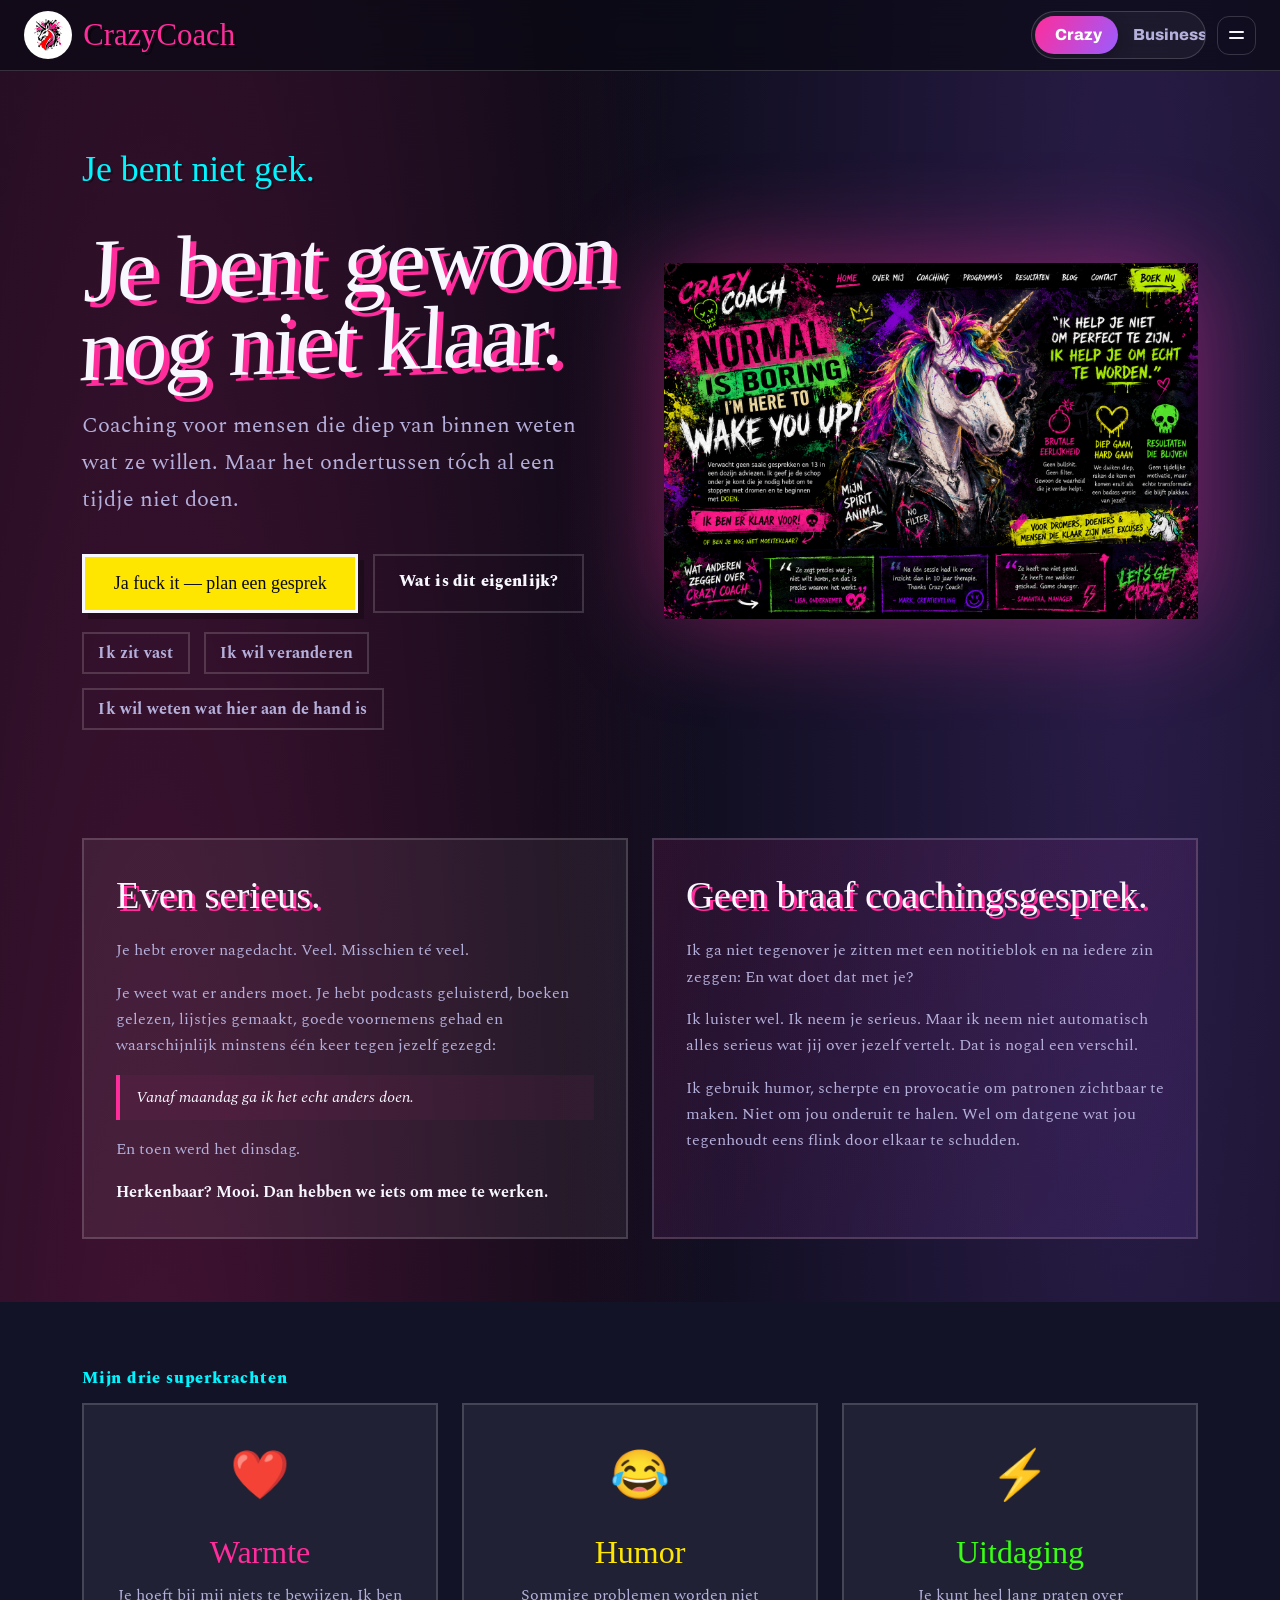
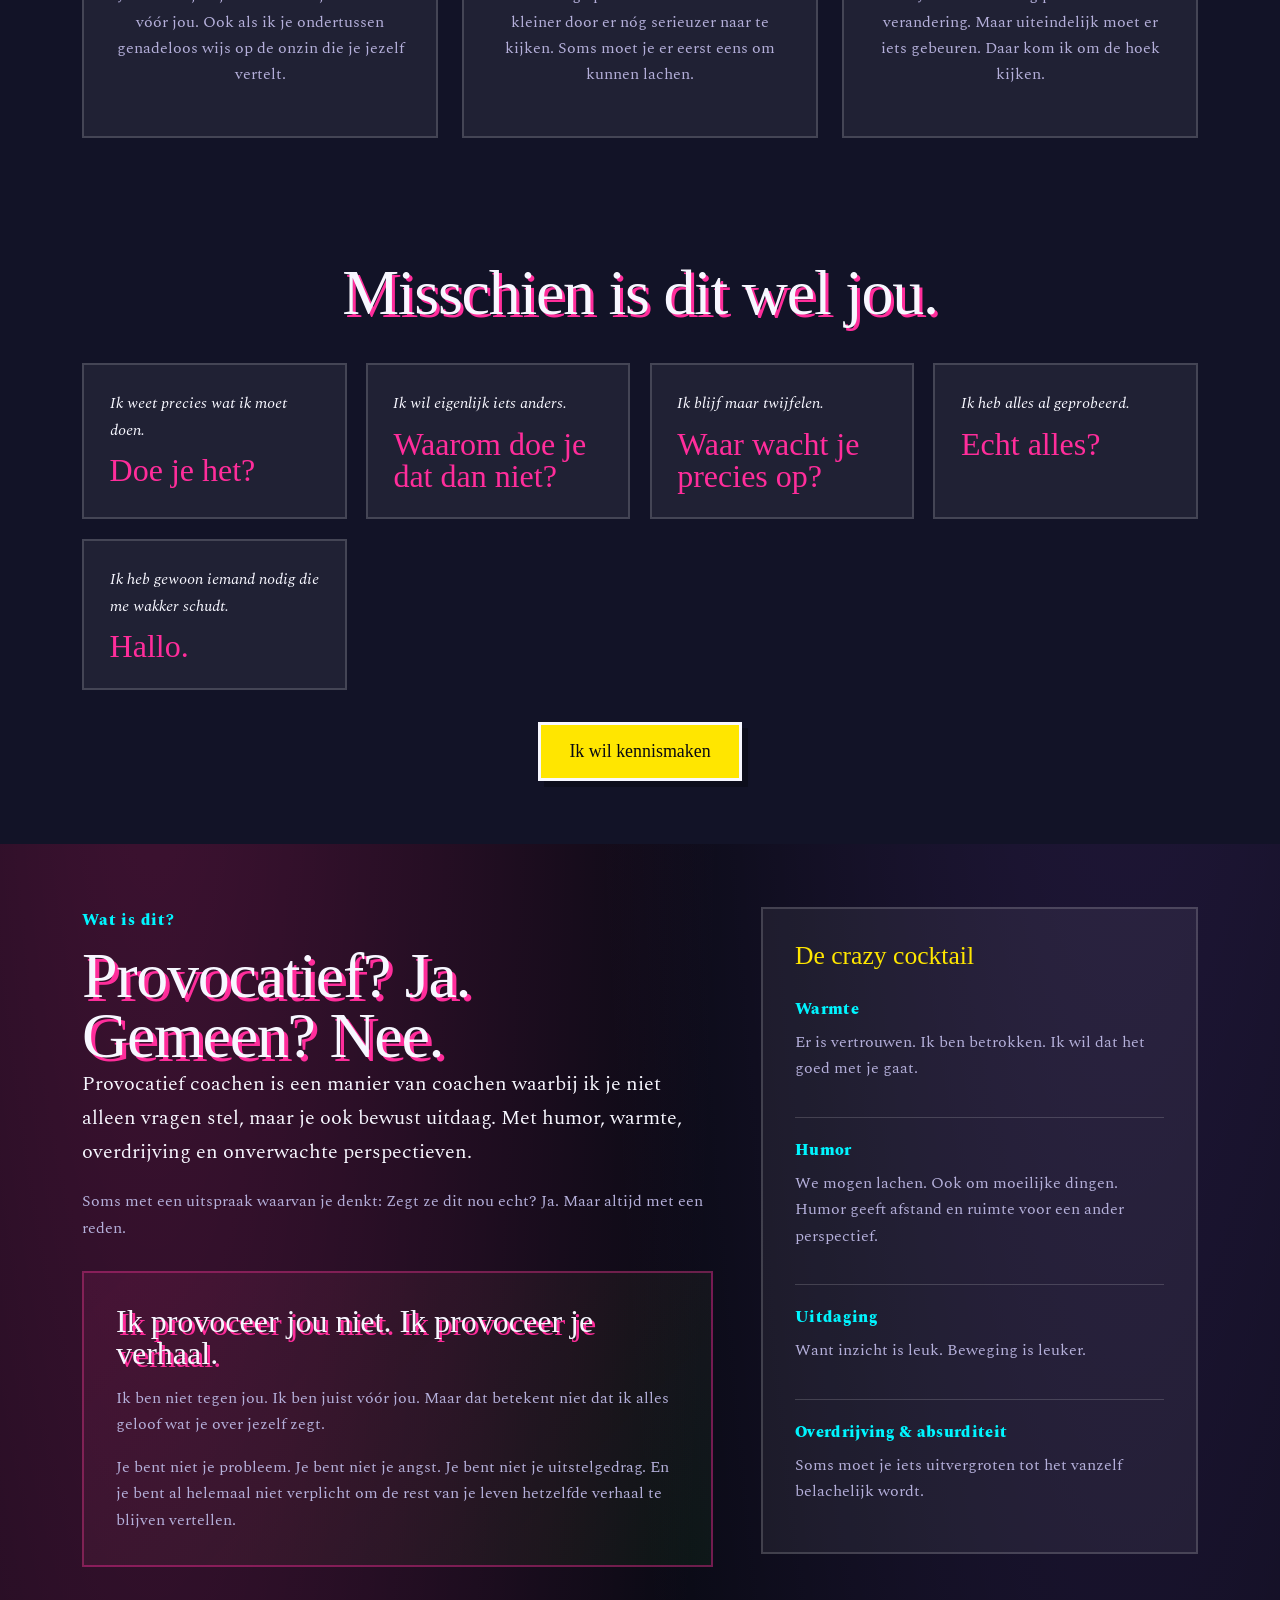
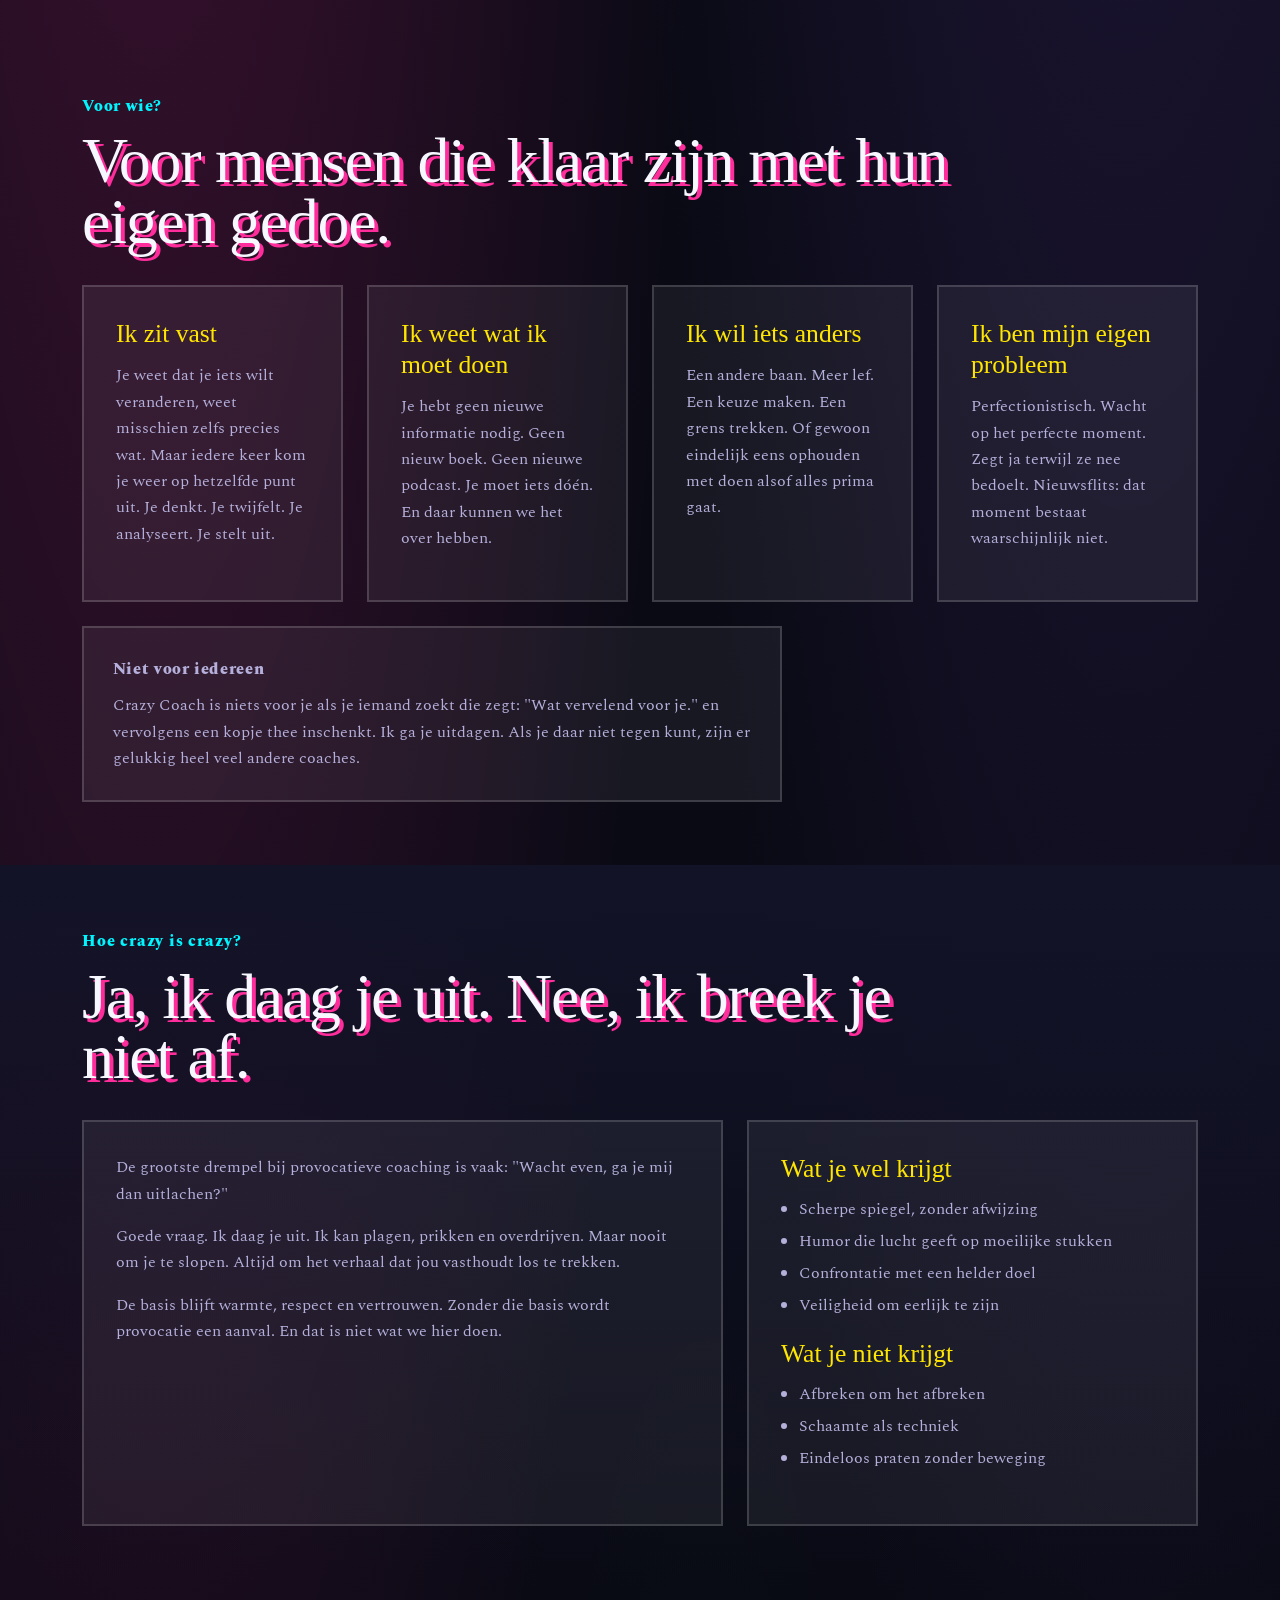
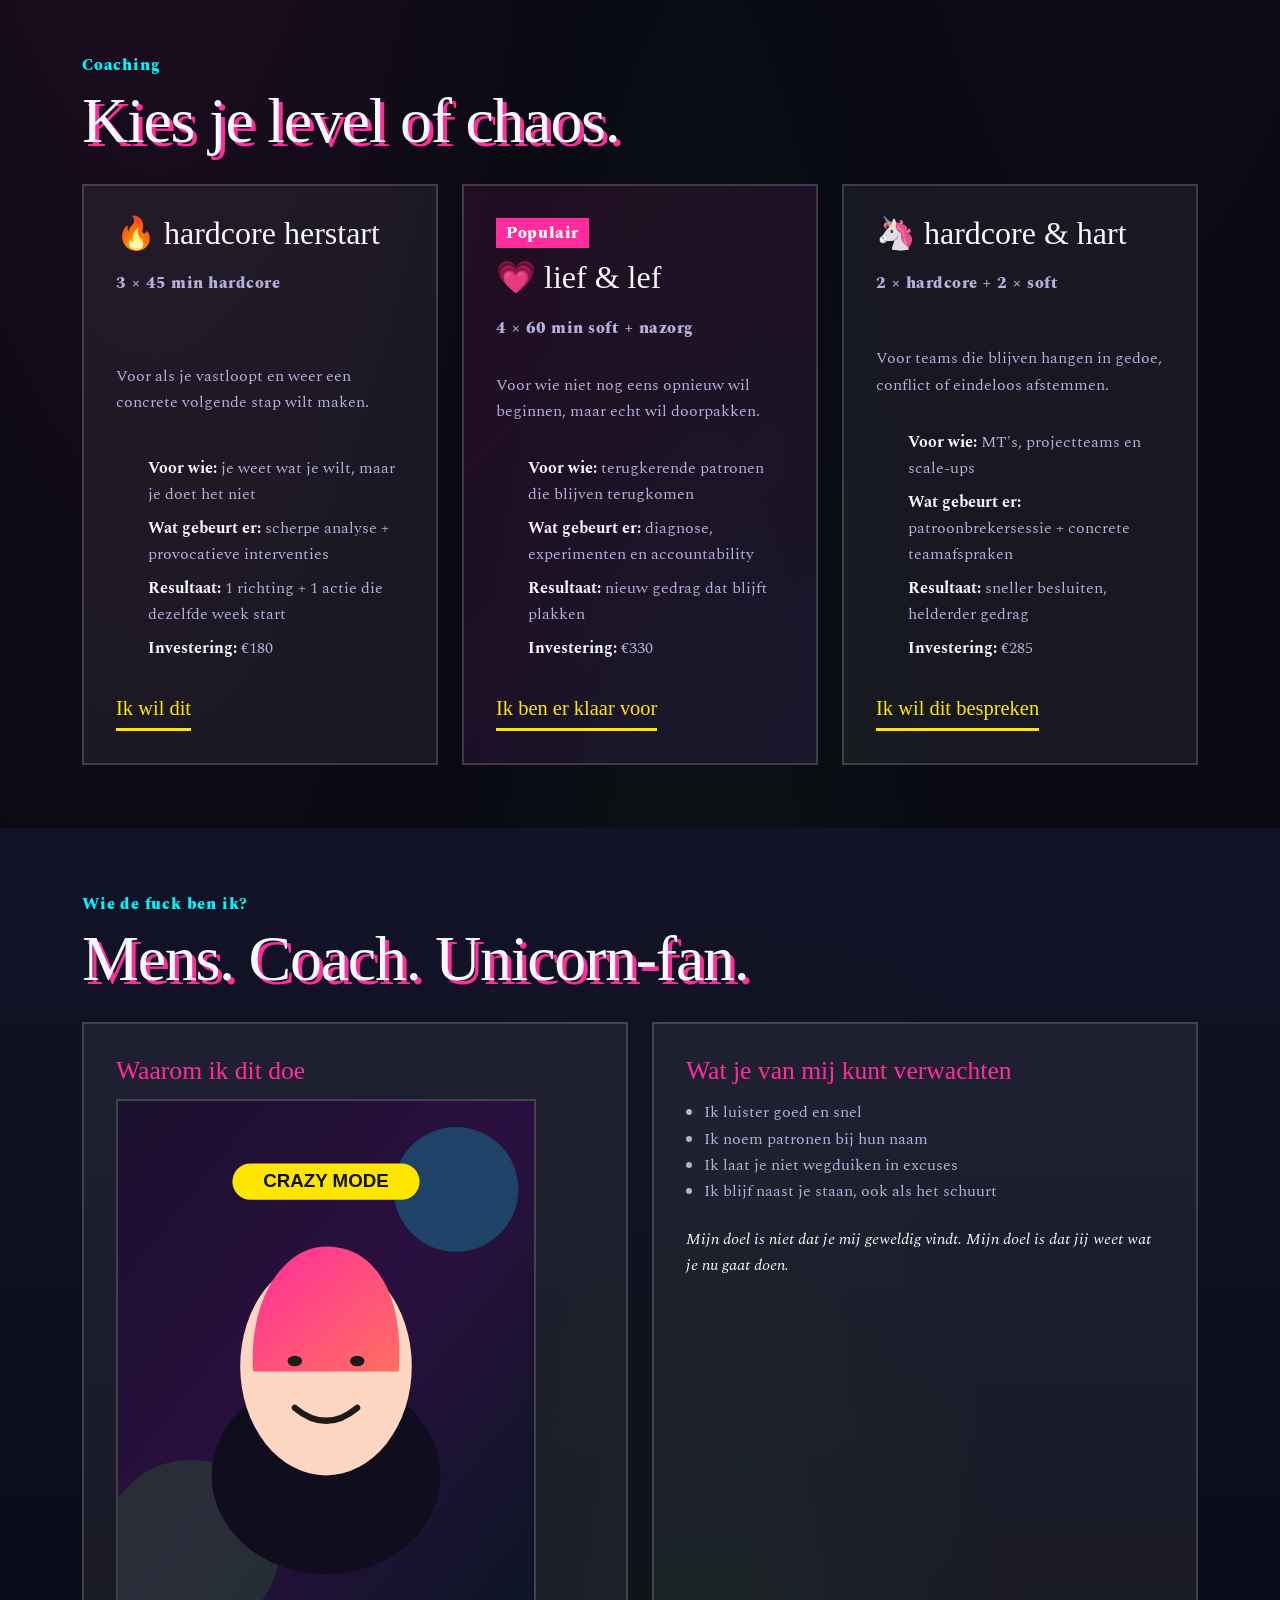
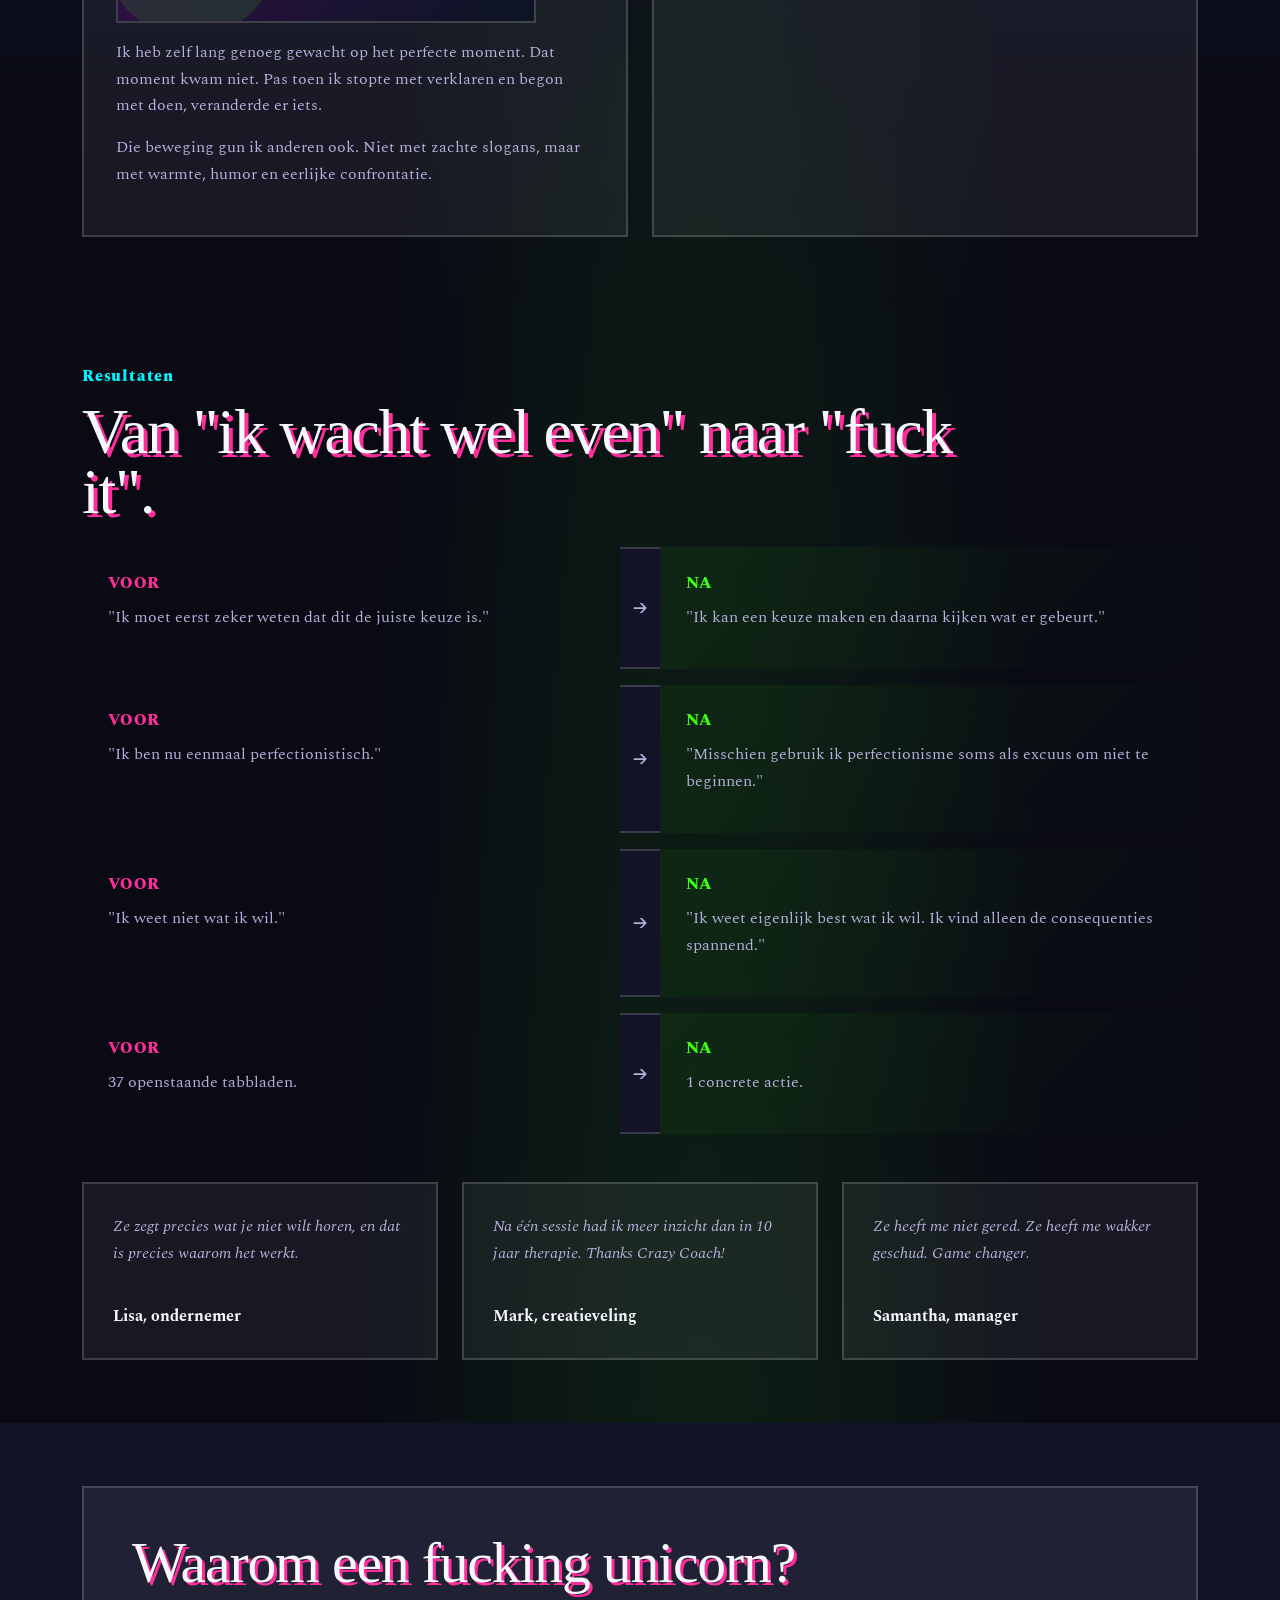
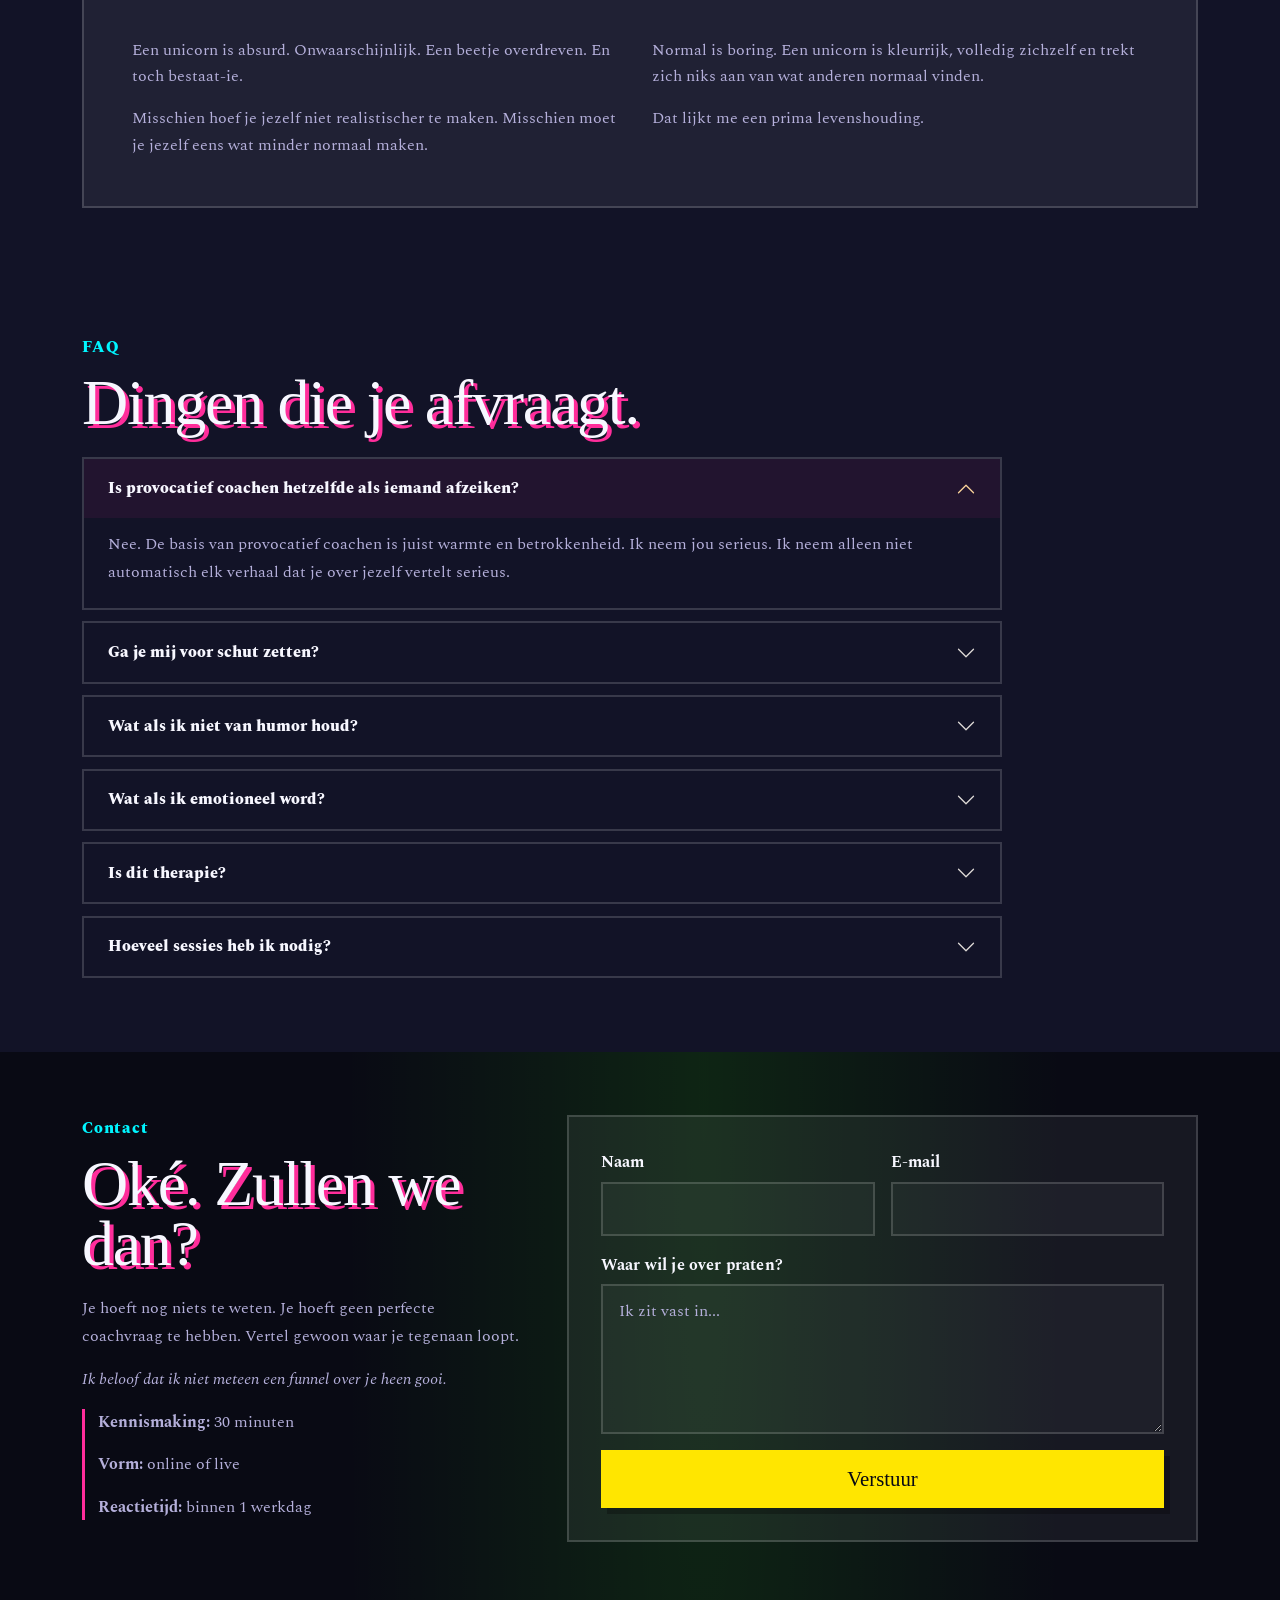
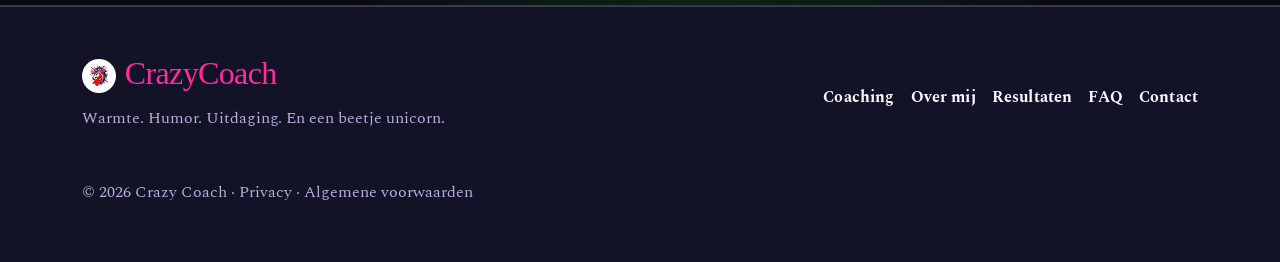
==== docs/index.html @ 0beaa43f "Enhance footer branding with logo and improve mode toggle styles" ====
<!DOCTYPE html>
<html lang="nl">

<head>
  <meta charset="UTF-8" />
  <meta name="viewport" content="width=device-width, initial-scale=1.0" />
  <title>Crazy Coach — Warmte. Humor. Uitdaging.</title>
  <meta name="description"
    content="Provocatieve coaching voor mensen die weten wat ze willen maar het niet doen. Warmte, humor en uitdaging." />
  <link rel="preconnect" href="https://fonts.googleapis.com" />
  <link rel="preconnect" href="https://fonts.gstatic.com" crossorigin />
  <link
    href="https://fonts.googleapis.com/css2?family=Archivo:ital,wght@0,400;0,600;0,800;0,900;1,400&family=Permanent+Marker&family=Cormorant+Garamond:wght@500;600;700&family=Spectral:ital,wght@0,400;0,500;0,600;1,400&display=swap"
    rel="stylesheet" />
  <link href="https://cdn.jsdelivr.net/npm/bootstrap@5.3.3/dist/css/bootstrap.min.css" rel="stylesheet" />
  <link rel="stylesheet" href="styles.css" />
</head>

<body class="theme-crazy">

  <!-- TOPBAR -->
  <header class="topbar" id="home">
    <div class="container-fluid px-3 px-md-4 topbar-inner">
      <a href="#home" class="brand" aria-label="Crazy Coach">
        <img src="images/unicorn.svg" alt="Unicorn logo van Crazy Coach" class="brand-logo" />
        <span class="brand-text">CrazyCoach</span>
      </a>

      <div class="topbar-actions">
        <div class="mode-toggle" id="modeToggle" role="group" aria-label="Wissel stijl">
          <button class="mode-option mode-crazy active" type="button" data-mode="crazy"
            aria-pressed="true">Crazy</button>
          <button class="mode-option mode-business" type="button" data-mode="business"
            aria-pressed="false">Business</button>
        </div>
        <button class="nav-toggle" type="button" data-bs-toggle="collapse" data-bs-target="#mainNav"
          aria-controls="mainNav" aria-expanded="false" aria-label="Open navigatie">
          <span class="hamburger-icon" aria-hidden="true">
            <span></span>
            <span></span>
          </span>
        </button>
      </div>

      <nav class="collapse nav-collapse" id="mainNav" aria-label="Navigatie">
        <div class="nav-links">
          <a href="#wat-is-dit" data-crazy="Wat is dit?" data-business="Wat is dit?">Wat is dit?</a>
          <a href="#voor-wie" data-crazy="Voor wie?" data-business="Voor wie?">Voor wie?</a>
          <a href="#coaching" data-crazy="Coaching" data-business="Coaching">Coaching</a>
          <a href="#resultaten" data-crazy="Resultaten" data-business="Resultaten">Resultaten</a>
          <a href="#faq" data-crazy="Faq" data-business="Faq">Faq</a>
          <a href="#contact" data-crazy="Contact" data-business="Contact">Contact</a>
        </div>
      </nav>
    </div>
  </header>

  <main>

    <!-- HERO -->
    <section class="hero">
      <div class="container">
        <div class="row align-items-center g-4 g-xl-5">

          <div class="col-lg-6 hero-copy">
            <p class="eyebrow" data-crazy="JE BENT NIET GEK." data-business="Je bent niet gek.">JE BENT NIET GEK.</p>
            <h1 data-crazy="JE BENT GEWOON NOG NIET KLAAR." data-business="Je bent gewoon nog niet klaar.">JE BENT
              GEWOON NOG NIET KLAAR.</h1>
            <p class="hero-lead"
              data-crazy="Coaching voor mensen die diep van binnen weten wat ze willen. Maar het ondertussen tóch al een tijdje niet doen."
              data-business="Coaching voor mensen die helder hebben wat ze willen veranderen, maar merken dat gedrag en intentie nog niet samenvallen.">
              Coaching voor mensen die diep van binnen weten wat ze willen. Maar het ondertussen
              tóch al een tijdje niet doen.</p>
            <div class="hero-cta">
              <a href="#contact" class="btn-main" data-crazy="JA FUCK IT — PLAN EEN GESPREK"
                data-business="Plan een gesprek">JA FUCK IT — PLAN EEN GESPREK</a>
              <a href="#wat-is-dit" class="btn-ghost" data-crazy="WAT IS DIT EIGENLIJK?"
                data-business="Wat is provocatieve coaching?">WAT IS DIT EIGENLIJK?</a>
            </div>
            <div class="hero-routes">
              <a href="#contact" class="route-pill" data-crazy="Ik zit vast" data-business="Ik loop vast">Ik zit
                vast</a>
              <a href="#contact" class="route-pill" data-crazy="Ik wil veranderen"
                data-business="Ik wil gericht veranderen">Ik wil veranderen</a>
              <a href="#contact" class="route-pill" data-crazy="Ik wil weten wat hier aan de hand is"
                data-business="Ik wil scherp krijgen wat speelt">Ik wil weten wat hier aan de hand is</a>
            </div>
          </div>

          <div class="col-lg-6 hero-img-wrap">
            <img src="../screenshots/punk.png" alt="Crazy Coach — de provocatieve unicorn" class="hero-img" />
          </div>

        </div>
      </div>
    </section>

    <!-- EVEN SERIEUS -->
    <section class="section-intro">
      <div class="container">
        <div class="row g-4">
          <div class="col-lg-6">
            <div class="prose-box">
              <h2 data-crazy="EVEN SERIEUS." data-business="Even serieus.">EVEN SERIEUS.</h2>
              <p data-crazy="Je hebt erover nagedacht. Veel. Misschien té veel."
                data-business="Je hebt het onderwerp al vaak geanalyseerd. Mogelijk zo vaak dat analyse nu actie vervangt.">
                Je hebt erover nagedacht. Veel. Misschien té veel.</p>
              <p data-crazy="Je weet wat er anders moet. Je hebt podcasts geluisterd, boeken gelezen, lijstjes gemaakt, goede voornemens gehad en waarschijnlijk minstens één keer tegen jezelf gezegd:"
                data-business="Je kent de theorie al. Je hebt gelezen, geluisterd en voorbereid. De vraag is nu niet meer wat je weet, maar wat je daadwerkelijk inzet.">
                Je weet wat er anders moet. Je hebt podcasts geluisterd, boeken gelezen, lijstjes gemaakt, goede
                voornemens gehad en waarschijnlijk minstens één keer tegen jezelf gezegd:</p>
              <blockquote data-crazy="Vanaf maandag ga ik het echt anders doen."
                data-business="Volgende week start ik echt.">"Vanaf maandag ga ik het echt anders doen."</blockquote>
              <p data-crazy="En toen werd het dinsdag." data-business="En daarna bleef het opnieuw liggen.">En toen werd
                het dinsdag.</p>
              <p><strong data-crazy="Herkenbaar? Mooi. Dan hebben we iets om mee te werken."
                  data-business="Herkenbaar? Dan is er direct een concrete ingang voor coaching.">Herkenbaar? Mooi. Dan
                  hebben we iets om mee te werken.</strong></p>
            </div>
          </div>
          <div class="col-lg-6">
            <div class="prose-box prose-box--accent">
              <h2 data-crazy="GEEN BRAAF COACHINGSGESPREK." data-business="Geen braaf coachingsgesprek.">GEEN BRAAF
                COACHINGSGESPREK.</h2>
              <p data-crazy="Ik ga niet tegenover je zitten met een notitieblok en na iedere zin zeggen: En wat doet dat met je?"
                data-business="Je krijgt geen standaardgesprek met voorspelbare vragen en vrijblijvende reflectie.">Ik
                ga niet tegenover je zitten met een notitieblok en na iedere zin zeggen: "En wat doet dat met je?"
              </p>
              <p data-crazy="Ik luister wel. Ik neem je serieus. Maar ik neem niet automatisch alles serieus wat jij over jezelf vertelt. Dat is nogal een verschil."
                data-business="Ik luister scherp en neem je serieus. Tegelijk toets ik je verhaal op patronen, vermijding en aannames.">
                Ik luister wel. Ik neem je serieus. Maar ik neem niet automatisch alles serieus wat jij over jezelf
                vertelt. Dat is nogal een verschil.</p>
              <p data-crazy="Ik gebruik humor, scherpte en provocatie om patronen zichtbaar te maken. Niet om jou onderuit te halen. Wel om datgene wat jou tegenhoudt eens flink door elkaar te schudden."
                data-business="Humor, uitdaging en confronterende vragen zijn middelen om vastzittende patronen zichtbaar en veranderbaar te maken.">
                Ik gebruik humor, scherpte en provocatie om patronen zichtbaar te maken. Niet om jou onderuit te halen.
                Wel om datgene wat jou tegenhoudt eens flink door elkaar te schudden.</p>
            </div>
          </div>
        </div>
      </div>
    </section>

    <!-- SUPERKRACHTEN -->
    <section class="section-krachten">
      <div class="container">
        <p class="section-eyebrow" data-crazy="MIJN DRIE SUPERKRACHTEN" data-business="Werkwijze">MIJN DRIE
          SUPERKRACHTEN</p>
        <div class="row g-4">
          <div class="col-md-4">
            <div class="kracht-card kracht-card--warmte">
              <div class="kracht-icon">❤️</div>
              <h3 data-crazy="WARMTE" data-business="Warmte">WARMTE</h3>
              <p data-crazy="Je hoeft bij mij niets te bewijzen. Ik ben vóór jou. Ook als ik je ondertussen genadeloos wijs op de onzin die je jezelf vertelt."
                data-business="De relatie is veilig en respectvol. Juist daardoor kunnen we lastige patronen direct bespreken.">
                Je hoeft bij mij niets te bewijzen. Ik ben vóór jou. Ook als ik je ondertussen genadeloos wijs op de
                onzin die je jezelf vertelt.</p>
            </div>
          </div>
          <div class="col-md-4">
            <div class="kracht-card kracht-card--humor">
              <div class="kracht-icon">😂</div>
              <h3 data-crazy="HUMOR" data-business="Humor">HUMOR</h3>
              <p data-crazy="Sommige problemen worden niet kleiner door er nóg serieuzer naar te kijken. Soms moet je er eerst eens om kunnen lachen."
                data-business="Humor creëert afstand tot het probleem en helpt om sneller andere keuzes te zien.">
                Sommige problemen worden niet kleiner door er nóg serieuzer naar te kijken. Soms moet je er eerst eens
                om kunnen lachen.</p>
            </div>
          </div>
          <div class="col-md-4">
            <div class="kracht-card kracht-card--uitdaging">
              <div class="kracht-icon">⚡</div>
              <h3 data-crazy="UITDAGING" data-business="Uitdaging">UITDAGING</h3>
              <p data-crazy="Je kunt heel lang praten over verandering. Maar uiteindelijk moet er iets gebeuren. Daar kom ik om de hoek kijken."
                data-business="Inzicht is pas waardevol als het leidt tot concreet gedrag. Daarom sturen we op uitvoering.">
                Je kunt heel lang praten over verandering. Maar uiteindelijk moet er iets gebeuren. Daar kom ik om de
                hoek kijken.</p>
            </div>
          </div>
        </div>
      </div>
    </section>

    <!-- IS DIT JOU? -->
    <section class="section-jou">
      <div class="container">
        <h2 class="jou-title" data-crazy="MISSCHIEN IS DIT WEL JOU." data-business="Herken je dit?">MISSCHIEN IS DIT WEL
          JOU.</h2>
        <div class="jou-grid">
          <div class="jou-item">
            <p class="jou-statement" data-crazy="Ik weet precies wat ik moet doen."
              data-business="Ik weet inhoudelijk wat nodig is.">"Ik weet precies wat ik moet doen."</p>
            <p class="jou-reply" data-crazy="Doe je het?" data-business="Lukt het ook in de praktijk?">Doe je het?</p>
          </div>
          <div class="jou-item">
            <p class="jou-statement" data-crazy="Ik wil eigenlijk iets anders."
              data-business="Ik wil een andere richting.">"Ik wil eigenlijk iets anders."</p>
            <p class="jou-reply" data-crazy="Waarom doe je dat dan niet?" data-business="Wat houdt je nu tegen?">Waarom
              doe je dat dan niet?</p>
          </div>
          <div class="jou-item">
            <p class="jou-statement" data-crazy="Ik blijf maar twijfelen."
              data-business="Ik blijf in afwegingen hangen.">"Ik blijf maar twijfelen."</p>
            <p class="jou-reply" data-crazy="Waar wacht je precies op?" data-business="Welke beslissing stel je uit?">
              Waar wacht je precies op?</p>
          </div>
          <div class="jou-item">
            <p class="jou-statement" data-crazy="Ik heb alles al geprobeerd."
              data-business="Ik heb al veel geprobeerd.">"Ik heb alles al geprobeerd."</p>
            <p class="jou-reply" data-crazy="Echt alles?" data-business="Wat heb je nog niet geprobeerd?">Echt alles?
            </p>
          </div>
          <div class="jou-item">
            <p class="jou-statement" data-crazy="Ik heb gewoon iemand nodig die me wakker schudt."
              data-business="Ik heb een spiegel en duidelijke feedback nodig.">"Ik heb gewoon iemand nodig die me wakker
              schudt."</p>
            <p class="jou-reply" data-crazy="Hallo." data-business="Dan ben je op de juiste plek.">Hallo.</p>
          </div>
        </div>
        <div class="text-center mt-4">
          <a href="#contact" class="btn-main" data-crazy="IK WIL KENNISMAKEN" data-business="Neem contact op">IK WIL
            KENNISMAKEN</a>
        </div>
      </div>
    </section>

    <!-- WAT IS PROVOCATIEF COACHEN? -->
    <section id="wat-is-dit" class="section-wat">
      <div class="container">
        <div class="row g-5 align-items-start">
          <div class="col-lg-7">
            <p class="section-eyebrow" data-crazy="WAT IS DIT?" data-business="Methodiek">WAT IS DIT?</p>
            <h2 class="section-title" data-crazy="PROVOCATIEF? JA. GEMEEN? NEE." data-business="Provocatieve coaching">
              PROVOCATIEF? JA. GEMEEN? NEE.</h2>
            <p class="lead-text"
              data-crazy="Provocatief coachen is een manier van coachen waarbij ik je niet alleen vragen stel, maar je ook bewust uitdaag. Met humor, warmte, overdrijving en onverwachte perspectieven."
              data-business="Provocatieve coaching combineert warmte, humor en uitdaging om hardnekkige patronen sneller te doorbreken.">
              Provocatief coachen is een manier van coachen waarbij ik je niet alleen vragen stel,
              maar je ook bewust uitdaag. Met humor, warmte, overdrijving en onverwachte perspectieven.</p>
            <p class="body-text"
              data-crazy="Soms met een uitspraak waarvan je denkt: Zegt ze dit nou echt? Ja. Maar altijd met een reden."
              data-business="Confrontatie is geen doel op zich, maar een gerichte interventie om beweging te creëren.">
              Soms met een uitspraak waarvan je denkt: "Zegt ze dit nou echt?" Ja. Maar altijd met
              een reden.</p>

            <div class="provoceer-box">
              <h3 data-crazy="IK PROVOCEER JOU NIET. IK PROVOCEER JE VERHAAL."
                data-business="Ik provoceer je verhaal, niet jou.">IK PROVOCEER JOU NIET. IK PROVOCEER JE VERHAAL.</h3>
              <p data-crazy="Ik ben niet tegen jou. Ik ben juist vóór jou. Maar dat betekent niet dat ik alles geloof wat je over jezelf zegt."
                data-business="Ik werk altijd naast je, nooit tegenover je. Tegelijk neem ik aannames niet automatisch over.">
                Ik ben niet tegen jou. Ik ben juist vóór jou. Maar dat betekent niet dat ik alles geloof wat je over
                jezelf zegt.</p>
              <p data-crazy="Je bent niet je probleem. Je bent niet je angst. Je bent niet je uitstelgedrag. En je bent al helemaal niet verplicht om de rest van je leven hetzelfde verhaal te blijven vertellen."
                data-business="Doel is loskomen van gedrag dat niet meer werkt, zodat je weer keuzes maakt die passen bij wie je wilt zijn.">
                Je bent niet je probleem. Je bent niet je angst. Je bent niet je uitstelgedrag. En je bent al helemaal
                niet verplicht om de rest van je leven hetzelfde verhaal te blijven vertellen.</p>
            </div>
          </div>

          <div class="col-lg-5">
            <div class="cocktail-card">
              <h3 data-crazy="DE CRAZY COCKTAIL" data-business="De methode">DE CRAZY COCKTAIL</h3>
              <div class="cocktail-item">
                <strong>Warmte</strong>
                <p>Er is vertrouwen. Ik ben betrokken. Ik wil dat het goed met je gaat.</p>
              </div>
              <div class="cocktail-item">
                <strong>Humor</strong>
                <p>We mogen lachen. Ook om moeilijke dingen. Humor geeft afstand en ruimte voor een ander perspectief.
                </p>
              </div>
              <div class="cocktail-item">
                <strong>Uitdaging</strong>
                <p>Want inzicht is leuk. Beweging is leuker.</p>
              </div>
              <div class="cocktail-item last">
                <strong>Overdrijving &amp; absurditeit</strong>
                <p>Soms moet je iets uitvergroten tot het vanzelf belachelijk wordt.</p>
              </div>
            </div>
          </div>
        </div>
      </div>
    </section>

    <!-- VOOR WIE? -->
    <section id="voor-wie" class="section-wie">
      <div class="container">
        <p class="section-eyebrow" data-crazy="VOOR WIE?" data-business="Voor wie?">VOOR WIE?</p>
        <h2 class="section-title" data-crazy="VOOR MENSEN DIE KLAAR ZIJN MET HUN EIGEN GEDOE."
          data-business="Voor mensen die klaar zijn met hun eigen patronen.">VOOR MENSEN DIE KLAAR ZIJN MET HUN EIGEN
          GEDOE.</h2>
        <div class="row g-4 mt-2">
          <div class="col-md-6 col-xl-3">
            <article class="wie-card">
              <h4>Ik zit vast</h4>
              <p>Je weet dat je iets wilt veranderen, weet misschien zelfs precies wat. Maar iedere keer kom je weer op
                hetzelfde punt uit. Je denkt. Je twijfelt. Je analyseert. Je stelt uit.</p>
            </article>
          </div>
          <div class="col-md-6 col-xl-3">
            <article class="wie-card">
              <h4>Ik weet wat ik moet doen</h4>
              <p>Je hebt geen nieuwe informatie nodig. Geen nieuw boek. Geen nieuwe podcast. Je moet iets dóén. En daar
                kunnen we het over hebben.</p>
            </article>
          </div>
          <div class="col-md-6 col-xl-3">
            <article class="wie-card">
              <h4>Ik wil iets anders</h4>
              <p>Een andere baan. Meer lef. Een keuze maken. Een grens trekken. Of gewoon eindelijk eens ophouden met
                doen alsof alles prima gaat.</p>
            </article>
          </div>
          <div class="col-md-6 col-xl-3">
            <article class="wie-card">
              <h4>Ik ben mijn eigen probleem</h4>
              <p>Perfectionistisch. Wacht op het perfecte moment. Zegt ja terwijl ze nee bedoelt. Nieuwsflits: dat
                moment bestaat waarschijnlijk niet.</p>
            </article>
          </div>
        </div>

        <div class="niet-card mt-4">
          <p class="niet-label" data-crazy="NIET VOOR IEDEREEN" data-business="Niet voor iedereen">NIET VOOR IEDEREEN
          </p>
          <p>Crazy Coach is niets voor je als je iemand zoekt die zegt: "Wat vervelend voor je." en vervolgens een kopje
            thee inschenkt. Ik ga je uitdagen. Als je daar niet tegen kunt, zijn er gelukkig heel veel andere coaches.
          </p>
        </div>
      </div>
    </section>

    <!-- HOE CRAZY IS CRAZY? -->
    <section class="section-grenzen" id="hoe-crazy">
      <div class="container">
        <p class="section-eyebrow" data-crazy="HOE CRAZY IS CRAZY?" data-business="Veilige confrontatie">HOE CRAZY IS
          CRAZY?</p>
        <h2 class="section-title" data-crazy="JA, IK DAAG JE UIT. NEE, IK BREEK JE NIET AF."
          data-business="Confronterend, maar veilig.">JA, IK DAAG JE UIT. NEE, IK BREEK JE NIET AF.</h2>
        <div class="row g-4 mt-2">
          <div class="col-lg-7">
            <div class="grenzen-card">
              <p>De grootste drempel bij provocatieve coaching is vaak: "Wacht even, ga je mij dan uitlachen?"</p>
              <p>Goede vraag. Ik daag je uit. Ik kan plagen, prikken en overdrijven. Maar nooit om je te slopen. Altijd
                om het verhaal dat jou vasthoudt los te trekken.</p>
              <p>De basis blijft warmte, respect en vertrouwen. Zonder die basis wordt provocatie een aanval. En dat is
                niet wat we hier doen.</p>
            </div>
          </div>
          <div class="col-lg-5">
            <div class="grenzen-list">
              <h3 data-crazy="Wat je wel krijgt" data-business="Wat je kunt verwachten">Wat je wel krijgt</h3>
              <ul>
                <li>Scherpe spiegel, zonder afwijzing</li>
                <li>Humor die lucht geeft op moeilijke stukken</li>
                <li>Confrontatie met een helder doel</li>
                <li>Veiligheid om eerlijk te zijn</li>
              </ul>
              <h3 data-crazy="Wat je niet krijgt" data-business="Wat dit niet is">Wat je niet krijgt</h3>
              <ul>
                <li>Afbreken om het afbreken</li>
                <li>Schaamte als techniek</li>
                <li>Eindeloos praten zonder beweging</li>
              </ul>
            </div>
          </div>
        </div>
      </div>
    </section>

    <!-- COACHING AANBOD -->
    <section id="coaching" class="section-coaching">
      <div class="container">
        <p class="section-eyebrow" data-crazy="COACHING" data-business="Aanbod">COACHING</p>
        <h2 class="section-title" data-crazy="KIES JE LEVEL OF CHAOS." data-business="Kies wat bij je past.">KIES JE
          LEVEL OF CHAOS.</h2>
        <div class="row g-4 mt-2">
          <div class="col-md-4">
            <article class="offer-card">
              <h3 data-crazy="🔥 HARDCORE HERSTART" data-business="Hardcore Herstart">🔥 HARDCORE HERSTART</h3>
              <p class="offer-meta">3 × 45 min hardcore</p>
              <p>Voor als je vastloopt en weer een concrete volgende stap wilt maken.</p>
              <ul class="offer-points">
                <li><strong>Voor wie:</strong> je weet wat je wilt, maar je doet het niet</li>
                <li><strong>Wat gebeurt er:</strong> scherpe analyse + provocatieve interventies</li>
                <li><strong>Resultaat:</strong> 1 richting + 1 actie die dezelfde week start</li>
                <li><strong>Investering:</strong> €180</li>
              </ul>
              <a href="#contact" class="offer-cta" data-crazy="IK WIL DIT" data-business="Plan een kennismaking">IK WIL
                DIT</a>
            </article>
          </div>
          <div class="col-md-4">
            <article class="offer-card offer-card--featured">
              <span class="offer-badge" data-crazy="POPULAIR" data-business="Populair">POPULAIR</span>
              <h3 data-crazy="💗 LIEF &amp; LEF" data-business="Lief &amp; Lef">💗 LIEF &amp; LEF</h3>
              <p class="offer-meta">4 × 60 min soft + nazorg</p>
              <p>Voor wie niet nog eens opnieuw wil beginnen, maar echt wil doorpakken.</p>
              <ul class="offer-points">
                <li><strong>Voor wie:</strong> terugkerende patronen die blijven terugkomen</li>
                <li><strong>Wat gebeurt er:</strong> diagnose, experimenten en accountability</li>
                <li><strong>Resultaat:</strong> nieuw gedrag dat blijft plakken</li>
                <li><strong>Investering:</strong> €330</li>
              </ul>
              <a href="#contact" class="offer-cta" data-crazy="IK BEN ER KLAAR VOOR"
                data-business="Bekijk het traject">IK BEN ER KLAAR VOOR</a>
            </article>
          </div>
          <div class="col-md-4">
            <article class="offer-card">
              <h3 data-crazy="🦄 HARDCORE &amp; HART" data-business="Hardcore &amp; Hart">🦄 HARDCORE &amp; HART
              </h3>
              <p class="offer-meta">2 × hardcore + 2 × soft</p>
              <p>Voor teams die blijven hangen in gedoe, conflict of eindeloos afstemmen.</p>
              <ul class="offer-points">
                <li><strong>Voor wie:</strong> MT's, projectteams en scale-ups</li>
                <li><strong>Wat gebeurt er:</strong> patroonbrekersessie + concrete teamafspraken</li>
                <li><strong>Resultaat:</strong> sneller besluiten, helderder gedrag</li>
                <li><strong>Investering:</strong> €285</li>
              </ul>
              <a href="#contact" class="offer-cta" data-crazy="IK WIL DIT BESPREKEN" data-business="Neem contact op">IK
                WIL DIT BESPREKEN</a>
            </article>
          </div>
        </div>
      </div>
    </section>

    <!-- OVER MIJ -->
    <section id="over-mij" class="section-over">
      <div class="container">
        <p class="section-eyebrow" data-crazy="WIE DE FUCK BEN IK?" data-business="Over de coach">WIE DE FUCK BEN IK?
        </p>
        <h2 class="section-title" data-crazy="MENS. COACH. UNICORN-FAN."
          data-business="Persoonlijk, direct en professioneel.">MENS. COACH. UNICORN-FAN.</h2>
        <div class="row g-4 mt-2">
          <div class="col-lg-6">
            <div class="over-card">
              <h3 data-crazy="Waarom ik dit doe" data-business="Mijn achtergrond">Waarom ik dit doe</h3>
              <div class="coach-photo-block" aria-label="Coach foto per modus">
                <img src="images/coach-crazy.svg" alt="Placeholder coachfoto voor crazy modus"
                  class="coach-photo coach-photo--crazy" />
                <img src="images/coach-business.svg" alt="Placeholder coachfoto voor business modus"
                  class="coach-photo coach-photo--business" />
              </div>
              <p data-crazy="Ik heb zelf lang genoeg gewacht op het perfecte moment. Dat moment kwam niet. Pas toen ik stopte met verklaren en begon met doen, veranderde er iets."
                data-business="Ik heb van dichtbij ervaren hoe lang mensen in analyse kunnen blijven hangen. Verandering begon pas toen ik verantwoordelijkheid koppelde aan concrete actie.">
                Ik heb zelf lang genoeg gewacht op het perfecte moment. Dat moment kwam niet. Pas toen ik stopte met
                verklaren en begon met doen, veranderde er iets.</p>
              <p data-crazy="Die beweging gun ik anderen ook. Niet met zachte slogans, maar met warmte, humor en eerlijke confrontatie."
                data-business="Die aanpak gebruik ik nu in coaching: direct, menselijk en altijd gericht op uitvoerbare stappen.">
                Die beweging gun ik anderen ook. Niet met zachte slogans, maar met warmte, humor en eerlijke
                confrontatie.</p>
            </div>
          </div>
          <div class="col-lg-6">
            <div class="over-card">
              <h3 data-crazy="Wat je van mij kunt verwachten" data-business="Hoe ik werk">Wat je van mij kunt verwachten
              </h3>
              <ul>
                <li>Ik luister goed en snel</li>
                <li>Ik noem patronen bij hun naam</li>
                <li>Ik laat je niet wegduiken in excuses</li>
                <li>Ik blijf naast je staan, ook als het schuurt</li>
              </ul>
              <p class="over-quote"
                data-crazy="Mijn doel is niet dat je mij geweldig vindt. Mijn doel is dat jij weet wat je nu gaat doen."
                data-business="Mijn doel is dat je na een sessie helderheid, richting en uitvoerbare acties hebt.">"Mijn
                doel is niet dat je mij geweldig vindt. Mijn doel is dat jij weet wat je nu gaat doen."</p>
            </div>
          </div>
        </div>
      </div>
    </section>

    <!-- RESULTATEN -->
    <section id="resultaten" class="section-resultaten">
      <div class="container">
        <p class="section-eyebrow" data-crazy="RESULTATEN" data-business="Resultaten">RESULTATEN</p>
        <h2 class="section-title" data-crazy='VAN "IK WACHT WEL EVEN" NAAR "FUCK IT".'
          data-business="Wat het oplevert.">VAN "IK WACHT WEL EVEN" NAAR "FUCK IT".</h2>

        <div class="ba-table mt-4">
          <div class="ba-row">
            <div class="ba-cell ba-before">
              <span class="ba-tag">VOOR</span>
              <p>"Ik moet eerst zeker weten dat dit de juiste keuze is."</p>
            </div>
            <div class="ba-arrow" aria-hidden="true">→</div>
            <div class="ba-cell ba-after">
              <span class="ba-tag">NA</span>
              <p>"Ik kan een keuze maken en daarna kijken wat er gebeurt."</p>
            </div>
          </div>
          <div class="ba-row">
            <div class="ba-cell ba-before">
              <span class="ba-tag">VOOR</span>
              <p>"Ik ben nu eenmaal perfectionistisch."</p>
            </div>
            <div class="ba-arrow" aria-hidden="true">→</div>
            <div class="ba-cell ba-after">
              <span class="ba-tag">NA</span>
              <p>"Misschien gebruik ik perfectionisme soms als excuus om niet te beginnen."</p>
            </div>
          </div>
          <div class="ba-row">
            <div class="ba-cell ba-before">
              <span class="ba-tag">VOOR</span>
              <p>"Ik weet niet wat ik wil."</p>
            </div>
            <div class="ba-arrow" aria-hidden="true">→</div>
            <div class="ba-cell ba-after">
              <span class="ba-tag">NA</span>
              <p>"Ik weet eigenlijk best wat ik wil. Ik vind alleen de consequenties spannend."</p>
            </div>
          </div>
          <div class="ba-row">
            <div class="ba-cell ba-before">
              <span class="ba-tag">VOOR</span>
              <p>37 openstaande tabbladen.</p>
            </div>
            <div class="ba-arrow" aria-hidden="true">→</div>
            <div class="ba-cell ba-after">
              <span class="ba-tag">NA</span>
              <p>1 concrete actie.</p>
            </div>
          </div>
        </div>

        <div class="row g-4 mt-4">
          <div class="col-md-4">
            <blockquote class="testi">
              <p data-crazy="Ze zegt precies wat je niet wilt horen, en dat is precies waarom het werkt."
                data-business="De feedback was direct en precies op het juiste punt. Daardoor kon ik eindelijk doorpakken.">
                "Ze zegt precies wat je niet wilt horen, en dat is precies waarom het werkt."</p>
              <footer data-crazy="Lisa, ondernemer" data-business="Lisa, ondernemer">— Lisa, ondernemer</footer>
            </blockquote>
          </div>
          <div class="col-md-4">
            <blockquote class="testi">
              <p data-crazy="Na één sessie had ik meer inzicht dan in 10 jaar therapie. Thanks Crazy Coach!"
                data-business="In één sessie werd duidelijk welk patroon mij blokkeerde en wat ik vervolgens moest doen.">
                "Na één sessie had ik meer inzicht dan in 10 jaar therapie. Thanks Crazy Coach!"</p>
              <footer data-crazy="Mark, creatieveling" data-business="Mark, creatief professional">— Mark, creatieveling
              </footer>
            </blockquote>
          </div>
          <div class="col-md-4">
            <blockquote class="testi">
              <p data-crazy="Ze heeft me niet gered. Ze heeft me wakker geschud. Game changer."
                data-business="Ik kreeg geen pleisters, maar heldere confrontatie. Dat maakte direct verschil in mijn keuzes.">
                "Ze heeft me niet gered. Ze heeft me wakker geschud. Game changer."</p>
              <footer data-crazy="Samantha, manager" data-business="Samantha, teammanager">— Samantha, manager</footer>
            </blockquote>
          </div>
        </div>
      </div>
    </section>

    <!-- DE UNICORN -->
    <section class="section-unicorn">
      <div class="container">
        <div class="unicorn-inner">
          <h2 data-crazy="WAAROM EEN FUCKING UNICORN?" data-business="Waarom een unicorn?">WAAROM EEN FUCKING UNICORN?
          </h2>
          <div class="row g-4 mt-2">
            <div class="col-md-6">
              <p>Een unicorn is absurd. Onwaarschijnlijk. Een beetje overdreven. En toch bestaat-ie.</p>
              <p>Misschien hoef je jezelf niet realistischer te maken. Misschien moet je jezelf eens wat minder normaal
                maken.</p>
            </div>
            <div class="col-md-6">
              <p>Normal is boring. Een unicorn is kleurrijk, volledig zichzelf en trekt zich niks aan van wat anderen
                normaal vinden.</p>
              <p>Dat lijkt me een prima levenshouding.</p>
            </div>
          </div>
        </div>
      </div>
    </section>

    <!-- FAQ -->
    <section id="faq" class="section-faq">
      <div class="container">
        <p class="section-eyebrow" data-crazy="FAQ" data-business="Veelgestelde vragen">FAQ</p>
        <h2 class="section-title" data-crazy="DINGEN DIE JE AFVRAAGT." data-business="Veelgestelde vragen.">DINGEN DIE
          JE AFVRAAGT.</h2>
        <div class="accordion faq-acc mt-4" id="faqAcc">
          <div class="accordion-item">
            <h3 class="accordion-header">
              <button class="accordion-button" type="button" data-bs-toggle="collapse" data-bs-target="#f1"
                data-crazy="Is provocatief coachen hetzelfde als iemand afzeiken?"
                data-business="Is provocatieve coaching hard of onveilig?">
                Is provocatief coachen hetzelfde als iemand afzeiken?
              </button>
            </h3>
            <div id="f1" class="accordion-collapse collapse show" data-bs-parent="#faqAcc">
              <div class="accordion-body"
                data-crazy="Nee. De basis van provocatief coachen is juist warmte en betrokkenheid. Ik neem jou serieus. Ik neem alleen niet automatisch elk verhaal dat je over jezelf vertelt serieus."
                data-business="Nee. De methode is confronterend, maar rust op veiligheid en respect. We onderzoeken je aannames kritisch, zonder jou als persoon af te wijzen.">
                Nee. De basis van provocatief coachen is juist warmte en betrokkenheid. Ik
                neem jou serieus. Ik neem alleen niet automatisch elk verhaal dat je over jezelf vertelt serieus.</div>
            </div>
          </div>
          <div class="accordion-item">
            <h3 class="accordion-header">
              <button class="accordion-button collapsed" type="button" data-bs-toggle="collapse" data-bs-target="#f2"
                data-crazy="Ga je mij voor schut zetten?" data-business="Kan ik me hier veilig uitspreken?">
                Ga je mij voor schut zetten?
              </button>
            </h3>
            <div id="f2" class="accordion-collapse collapse" data-bs-parent="#faqAcc">
              <div class="accordion-body"
                data-crazy="Hopelijk niet. Provocatie hoort binnen een veilige coachrelatie en vraagt om afstemming. Ik kan je uitdagen, je plagen, je op het verkeerde been zetten - maar ik laat je niet vallen."
                data-business="Ja. Veiligheid staat voorop. Ik kan stevig confronteren, maar altijd met afstemming, respect en een duidelijk doel.">
                Hopelijk niet. Provocatie hoort binnen een veilige coachrelatie en vraagt om
                afstemming. Ik kan je uitdagen, je plagen, je op het verkeerde been zetten — maar ik laat je niet
                vallen.</div>
            </div>
          </div>
          <div class="accordion-item">
            <h3 class="accordion-header">
              <button class="accordion-button collapsed" type="button" data-bs-toggle="collapse" data-bs-target="#f3"
                data-crazy="Wat als ik niet van humor houd?" data-business="Moet humor altijd een rol spelen?">
                Wat als ik niet van humor houd?
              </button>
            </h3>
            <div id="f3" class="accordion-collapse collapse" data-bs-parent="#faqAcc">
              <div class="accordion-body"
                data-crazy="Dan wordt het interessant. Humor is een middel, geen verplicht programmaonderdeel. We kijken naar wat je nodig hebt."
                data-business="Niet per se. Humor is een instrument dat we inzetten als het helpt. De aanpak blijft afgestemd op wat jij nodig hebt.">
                Dan wordt het interessant. Humor is een middel, geen verplicht
                programmaonderdeel. We kijken naar wat je nodig hebt.</div>
            </div>
          </div>
          <div class="accordion-item">
            <h3 class="accordion-header">
              <button class="accordion-button collapsed" type="button" data-bs-toggle="collapse" data-bs-target="#f4"
                data-crazy="Wat als ik emotioneel word?"
                data-business="Wat gebeurt er als het gesprek emotioneel wordt?">
                Wat als ik emotioneel word?
              </button>
            </h3>
            <div id="f4" class="accordion-collapse collapse" data-bs-parent="#faqAcc">
              <div class="accordion-body"
                data-crazy="Dan stoppen we met grappig doen. Er is ruimte voor alles wat er is. Warmte komt voor de grap."
                data-business="Dan vertragen we. Emotie krijgt ruimte en wordt professioneel begeleid. Veiligheid en zorg blijven leidend.">
                Dan stoppen we met grappig doen. Er is ruimte voor alles wat er is. Warmte
                komt vóór de grap.</div>
            </div>
          </div>
          <div class="accordion-item">
            <h3 class="accordion-header">
              <button class="accordion-button collapsed" type="button" data-bs-toggle="collapse" data-bs-target="#f5"
                data-crazy="Is dit therapie?" data-business="Is coaching hetzelfde als therapie?">
                Is dit therapie?
              </button>
            </h3>
            <div id="f5" class="accordion-collapse collapse" data-bs-parent="#faqAcc">
              <div class="accordion-body"
                data-crazy="Nee. Dit is coaching, geen psychologische behandeling of therapie. Er is een duidelijk verschil in doel, methode en scope."
                data-business="Nee. Dit is coaching. Bij coaching ligt de focus op keuzes, gedrag en uitvoering; niet op psychologische behandeling.">
                Nee. Dit is coaching, geen psychologische behandeling of therapie. Er is een
                duidelijk verschil in doel, methode en scope.</div>
            </div>
          </div>
          <div class="accordion-item">
            <h3 class="accordion-header">
              <button class="accordion-button collapsed" type="button" data-bs-toggle="collapse" data-bs-target="#f6"
                data-crazy="Hoeveel sessies heb ik nodig?" data-business="Hoe bepalen we de duur van het traject?">
                Hoeveel sessies heb ik nodig?
              </button>
            </h3>
            <div id="f6" class="accordion-collapse collapse" data-bs-parent="#faqAcc">
              <div class="accordion-body"
                data-crazy="Geen idee. En dat is een serieus antwoord. Dat hangt af van je vraag, je doel en wat je nodig hebt. We kunnen daar tijdens de kennismaking eerlijk naar kijken."
                data-business="Dat bepalen we op basis van je vraag, doel en context. Tijdens de kennismaking maken we samen een realistische inschatting.">
                Geen idee. En dat is een serieus antwoord. Dat hangt af van je vraag, je doel
                en wat je nodig hebt. We kunnen daar tijdens de kennismaking eerlijk naar kijken.</div>
            </div>
          </div>
        </div>
      </div>
    </section>

    <!-- CONTACT -->
    <section id="contact" class="section-contact">
      <div class="container">
        <div class="row g-5 align-items-start">
          <div class="col-lg-5">
            <p class="section-eyebrow" data-crazy="CONTACT" data-business="Contact">CONTACT</p>
            <h2 class="section-title" data-crazy="OKÉ. ZULLEN WE DAN?" data-business="Zullen we kennismaken?">OKÉ.
              ZULLEN WE DAN?</h2>
            <p class="contact-lead"
              data-crazy="Je hoeft nog niets te weten. Je hoeft geen perfecte coachvraag te hebben. Vertel gewoon waar je tegenaan loopt."
              data-business="Je hoeft je vraag nog niet volledig uitgewerkt te hebben. Een korte schets van je situatie is genoeg om een goed eerste gesprek te plannen.">
              Je hoeft nog niets te weten. Je hoeft geen perfecte coachvraag te hebben. Vertel
              gewoon waar je tegenaan loopt.</p>
            <p class="contact-promise" data-crazy="Ik beloof dat ik niet meteen een funnel over je heen gooi."
              data-business="Ik beloof dat ik niet meteen een funnel over je heen gooi.">Ik beloof dat ik niet meteen
              een funnel over je heen gooi.</p>
            <div class="contact-quick">
              <p><strong>Kennismaking:</strong> 30 minuten</p>
              <p><strong>Vorm:</strong> online of live</p>
              <p><strong>Reactietijd:</strong> binnen 1 werkdag</p>
            </div>
          </div>
          <div class="col-lg-7">
            <form class="contact-form" novalidate>
              <div class="row g-3">
                <div class="col-sm-6">
                  <label for="cNaam" class="form-label">Naam</label>
                  <input id="cNaam" type="text" class="form-control" autocomplete="name" />
                </div>
                <div class="col-sm-6">
                  <label for="cEmail" class="form-label">E-mail</label>
                  <input id="cEmail" type="email" class="form-control" autocomplete="email" />
                </div>
                <div class="col-12">
                  <label for="cBericht" class="form-label">Waar wil je over praten?</label>
                  <textarea id="cBericht" class="form-control" rows="5" placeholder="Ik zit vast in..."></textarea>
                </div>
                <div class="col-12">
                  <button type="submit" class="btn-main btn-submit">Verstuur</button>
                </div>
              </div>
            </form>
          </div>
        </div>
      </div>
    </section>

  </main>

  <footer class="site-footer">
    <div class="container">
      <div class="footer-row">
        <div>
          <div class="footer-brand">
            <img src="images/unicorn.svg" alt="Unicorn logo van Crazy Coach" class="footer-logo-icon" />
            <p class="footer-logo">CrazyCoach</p>
          </div>
          <p class="footer-sub">Warmte. Humor. Uitdaging. En een beetje unicorn.</p>
        </div>
        <nav class="footer-nav" aria-label="Footer navigatie">
          <a href="#coaching">Coaching</a>
          <a href="#over-mij">Over mij</a>
          <a href="#resultaten">Resultaten</a>
          <a href="#faq">FAQ</a>
          <a href="#contact">Contact</a>
        </nav>
      </div>
      <p class="footer-copy">&#169; 2026 Crazy Coach · <a href="privacy.html">Privacy</a> · <a
          href="algemene-voorwaarden.html">Algemene voorwaarden</a></p>
    </div>
  </footer>

  <script src="https://cdn.jsdelivr.net/npm/bootstrap@5.3.3/dist/js/bootstrap.bundle.min.js"></script>
  <script src="script.js"></script>
</body>

</html>
---- docs/styles.css ----
/* ============================================================
   CRAZY COACH — styles.css
   Two modes: theme-crazy (default) and theme-business
   ============================================================ */

:root {
  --bg: #090a14;
  --bg-soft: #121327;
  --surface: rgba(255, 255, 255, 0.06);
  --border: rgba(255, 255, 255, 0.16);
  --text: #f7f7ff;
  --muted: #b5b0db;
  --pink: #ff2d9b;
  --green: #39ff14;
  --yellow: #ffe600;
  --cyan: #00f5ff;
  --purple: #9b5cff;
  --head-font: "Permanent Marker", cursive;
  --body-font: "Spectral", serif;
  --ui-font: "Archivo", sans-serif;
  --btn-bg: var(--yellow);
  --btn-color: #080913;
  --btn-border: var(--text);
}

body.theme-business {
  --bg: #f6f3ef;
  --bg-soft: #ece5dc;
  --surface: rgba(255, 255, 255, 0.75);
  --border: rgba(36, 25, 13, 0.16);
  --text: #20150d;
  --muted: #5b4a3f;
  --pink: #ad1457;
  --green: #2f7d46;
  --yellow: #b76e1f;
  --cyan: #1b6f7b;
  --purple: #6e3b70;
  --head-font: "Cormorant Garamond", serif;
  --btn-bg: #2a1a12;
  --btn-color: #ffffff;
  --btn-border: #2a1a12;
}

*,
*::before,
*::after {
  box-sizing: border-box;
  margin: 0;
  padding: 0;
}

html {
  scroll-behavior: smooth;
  scroll-padding-top: 6rem;
}

section[id] {
  scroll-margin-top: 4rem;
}

body {
  font-family: var(--body-font);
  font-size: 1rem;
  color: var(--text);
  background: var(--bg);
  line-height: 1.65;
  overflow-x: hidden;
  transition:
    background 0.35s ease,
    color 0.35s ease;
}

img {
  max-width: 100%;
  display: block;
}

body.theme-crazy {
  background:
    radial-gradient(
      ellipse at 12% 18%,
      rgba(255, 45, 155, 0.24) 0%,
      transparent 36%
    ),
    radial-gradient(
      ellipse at 88% 6%,
      rgba(155, 92, 255, 0.22) 0%,
      transparent 36%
    ),
    radial-gradient(
      ellipse at 55% 92%,
      rgba(57, 255, 20, 0.11) 0%,
      transparent 36%
    ),
    #090a14;
}

body.theme-business {
  background:
    radial-gradient(
      circle at 12% 10%,
      rgba(183, 110, 31, 0.11),
      transparent 30%
    ),
    radial-gradient(
      circle at 88% 22%,
      rgba(110, 59, 112, 0.1),
      transparent 34%
    ),
    linear-gradient(180deg, #f8f4ee 0%, #f2ece4 100%);
}

.topbar {
  position: sticky;
  top: 0;
  z-index: 100;
  padding: 0.7rem 0;
  backdrop-filter: blur(14px);
  border-bottom: 1px solid var(--border);
  background: rgba(9, 10, 20, 0.68);
}

body.theme-business .topbar {
  background: rgba(246, 243, 239, 0.92);
}

.topbar-inner {
  display: grid;
  grid-template-columns: minmax(0, 1fr) auto;
  align-items: center;
  gap: 1rem;
}

.brand {
  text-decoration: none;
  white-space: nowrap;
  display: inline-flex;
  align-items: center;
  gap: 0.7rem;
}

.brand-logo {
  width: 48px;
  height: 48px;
  border-radius: 50%;
  object-fit: contain;
  background: #ffffff;
  padding: 4px;
  border: 2px solid rgba(255, 255, 255, 0.2);
}

body.theme-crazy .brand-logo {
  background: #ffffff;
}

body.theme-business .brand-logo {
  background: #f8f4ee;
  border-color: rgba(32, 21, 13, 0.2);
}

.brand-text {
  font-family: var(--head-font);
  font-size: clamp(1.85rem, 2.4vw, 2.5rem);
  line-height: 1;
  color: var(--pink);
}

body.theme-crazy .brand-text {
  text-shadow: 3px 3px 0 rgba(0, 0, 0, 0.4);
}

.topbar-actions {
  display: flex;
  justify-content: flex-end;
  align-items: center;
  gap: 0.7rem;
  flex-wrap: nowrap;
}

.mode-toggle {
  position: relative;
  display: flex;
  width: fit-content;
  align-items: center;
  gap: 0;
  background: rgba(255, 255, 255, 0.05);
  border: 1px solid var(--border);
  border-radius: 999px;
  padding: 0.22rem;
  white-space: nowrap;
  overflow: hidden;
}

.mode-toggle::before {
  content: "";
  position: absolute;
  top: 0.22rem;
  left: 0.22rem;
  width: calc(50% - 0.22rem);
  height: calc(100% - 0.44rem);
  border-radius: 999px;
  background: linear-gradient(120deg, var(--pink), var(--purple));
  box-shadow: 0 5px 16px rgba(0, 0, 0, 0.28);
  transition: transform 0.28s cubic-bezier(0.32, 1.35, 0.4, 1);
}

body.theme-business .mode-toggle::before {
  transform: translateX(100%);
  background: linear-gradient(120deg, #8c4a2f, #5f3f67);
}

.mode-option {
  position: relative;
  z-index: 1;
  flex: 0 0 8.6ch;
  appearance: none;
  border: 0;
  border-radius: 999px;
  background: transparent;
  color: var(--muted);
  font-family: var(--ui-font);
  font-weight: 800;
  font-size: 1rem;
  text-align: center;
  padding: 0.38rem 0.7rem;
  cursor: pointer;
  transition: color 0.2s ease;
}

.mode-option.active {
  color: #fff;
}

.nav-toggle {
  border: 1px solid var(--border);
  background: transparent;
  color: var(--text);
  border-radius: 12px;
  display: inline-flex;
  align-items: center;
  justify-content: center;
  min-width: 2.45rem;
  min-height: 2.45rem;
  padding: 0.42rem;
  font-size: 1rem;
  font-weight: 800;
  font-family: var(--ui-font);
}

.hamburger-icon {
  display: inline-flex;
  flex-direction: column;
  justify-content: center;
  gap: 0.22rem;
}

.hamburger-icon span {
  display: block;
  width: 15px;
  height: 2px;
  border-radius: 99px;
  background: currentColor;
}

.nav-collapse {
  grid-column: 1 / -1;
  margin-top: 0.45rem;
}

.nav-collapse .nav-links {
  border: 1px solid var(--border);
  background: rgba(9, 10, 20, 0.92);
  border-radius: 14px;
  padding: 0.8rem 1rem;
}

body.theme-business .nav-collapse .nav-links {
  background: rgba(246, 243, 239, 0.95);
}

.nav-links {
  display: flex;
  align-items: center;
  gap: 1.15rem;
  flex-wrap: wrap;
  justify-content: flex-end;
}

.nav-links a {
  color: var(--text);
  text-decoration: none;
  font-weight: 800;
  font-family: var(--ui-font);
  font-size: 1rem;
  letter-spacing: 0.01em;
  position: relative;
  padding-bottom: 2px;
}

.nav-links a::after {
  content: "";
  position: absolute;
  inset: auto 0 0;
  height: 2px;
  background: var(--pink);
  transform: scaleX(0);
  transition: transform 0.2s ease;
}

.nav-links a:hover::after {
  transform: scaleX(1);
}

.btn-main {
  display: inline-block;
  font-family: var(--head-font);
  font-size: clamp(1rem, 1.4vw, 1.25rem);
  padding: 0.75rem 1.8rem;
  background: var(--btn-bg);
  color: var(--btn-color);
  border: 3px solid var(--btn-border);
  text-decoration: none;
  cursor: pointer;
  box-shadow: 6px 6px 0 rgba(0, 0, 0, 0.28);
  transition:
    transform 0.2s ease,
    box-shadow 0.2s ease;
  white-space: nowrap;
}

.btn-main:hover {
  transform: translate(-3px, -3px);
  box-shadow: 9px 9px 0 rgba(0, 0, 0, 0.28);
  color: var(--btn-color);
  text-decoration: none;
}

.btn-ghost {
  display: inline-block;
  font-family: var(--body-font);
  font-weight: 800;
  font-size: 1rem;
  letter-spacing: 0.01em;
  padding: 0.75rem 1.5rem;
  background: transparent;
  color: var(--text);
  border: 2px solid var(--border);
  text-decoration: none;
  transition:
    border-color 0.2s ease,
    color 0.2s ease;
}

.btn-ghost:hover {
  border-color: var(--text);
  color: var(--text);
}

.section-intro,
.section-krachten,
.section-jou,
.section-wat,
.section-wie,
.section-grenzen,
.section-coaching,
.section-over,
.section-resultaten,
.section-unicorn,
.section-faq,
.section-contact {
  padding: clamp(3.5rem, 7vh, 5.5rem) 0;
}

.section-krachten,
.section-jou,
.section-faq {
  background: var(--bg-soft);
}

.section-grenzen,
.section-over {
  background: linear-gradient(180deg, var(--bg-soft), transparent);
}

.section-eyebrow {
  font-weight: 900;
  letter-spacing: 0.05em;
  font-size: 1rem;
  color: var(--cyan);
  margin-bottom: 0.75rem;
}

.section-title {
  font-family: var(--head-font);
  font-size: clamp(2rem, 5vw, 5rem);
  line-height: 0.95;
  letter-spacing: -0.02em;
  max-width: 900px;
  margin-bottom: 0;
}

body.theme-crazy .section-title {
  text-shadow: 4px 4px 0 var(--pink);
}

.lead-text {
  font-size: clamp(1.05rem, 1.6vw, 1.3rem);
  line-height: 1.65;
  color: var(--text);
  margin-bottom: 1.2rem;
}

.body-text {
  color: var(--muted);
  line-height: 1.7;
  margin-bottom: 1rem;
}

.hero {
  padding: clamp(3rem, 9vh, 7rem) 0 clamp(2rem, 5vh, 4rem);
  overflow: hidden;
}

.hero-copy {
  display: flex;
  flex-direction: column;
  gap: 1.2rem;
}

.eyebrow {
  font-family: var(--head-font);
  font-size: clamp(1.3rem, 2.8vw, 2.6rem);
  color: var(--cyan);
  line-height: 1;
}

body.theme-crazy .eyebrow {
  text-shadow: 2px 2px 0 rgba(0, 0, 0, 0.35);
}

.hero h1 {
  font-family: var(--head-font);
  font-size: clamp(3rem, 7vw, 8rem);
  line-height: 0.88;
  letter-spacing: -0.02em;
}

body.theme-crazy .hero h1 {
  text-shadow: 6px 6px 0 var(--pink);
  rotate: -2deg;
  transform: skew(-5deg);
}

.hero-lead {
  font-size: clamp(1rem, 1.7vw, 1.35rem);
  color: var(--muted);
  line-height: 1.7;
  max-width: 500px;
}

.hero-cta,
.hero-routes {
  display: flex;
  flex-wrap: wrap;
  gap: 0.9rem;
}

.route-pill {
  padding: 0.35rem 0.9rem;
  border: 2px solid var(--border);
  font-size: 1rem;
  font-weight: 700;
  letter-spacing: 0.01em;
  text-decoration: none;
  color: var(--muted);
  transition: all 0.2s ease;
}

.route-pill:hover {
  border-color: var(--pink);
  color: var(--pink);
}

.hero-img-wrap {
  display: flex;
  align-items: center;
  justify-content: center;
}

.hero-img {
  width: min(100%, 620px);
  height: auto;
  filter: drop-shadow(0 0 50px rgba(255, 45, 155, 0.45));
}

body.theme-business .hero-img {
  filter: drop-shadow(0 20px 40px rgba(0, 0, 0, 0.1));
}

.prose-box,
.kracht-card,
.jou-item,
.cocktail-card,
.wie-card,
.niet-card,
.offer-card,
.testi,
.grenzen-card,
.grenzen-list,
.over-card,
.unicorn-inner,
.contact-form {
  background: var(--surface);
  border: 2px solid var(--border);
}

.prose-box,
.kracht-card,
.cocktail-card,
.wie-card,
.offer-card,
.grenzen-card,
.grenzen-list,
.over-card,
.contact-form {
  padding: 2rem;
}

.prose-box,
.kracht-card,
.wie-card,
.offer-card,
.testi,
.grenzen-card,
.grenzen-list,
.over-card {
  height: 100%;
}

.prose-box--accent,
.offer-card--featured {
  background: linear-gradient(
    135deg,
    rgba(255, 45, 155, 0.1),
    rgba(155, 92, 255, 0.1)
  );
}

.prose-box h2,
.kracht-card h3,
.jou-title,
.provoceer-box h3,
.cocktail-card h3,
.wie-card h4,
.offer-card h3,
.grenzen-list h3,
.over-card h3,
.unicorn-inner h2 {
  font-family: var(--head-font);
}

.prose-box h2 {
  font-size: clamp(1.7rem, 3vw, 2.8rem);
  margin-bottom: 1.2rem;
}

body.theme-crazy .prose-box h2,
body.theme-crazy .provoceer-box h3,
body.theme-crazy .jou-title,
body.theme-crazy .unicorn-inner h2 {
  text-shadow: 3px 3px 0 var(--pink);
}

.prose-box p,
.kracht-card p,
.provoceer-box p,
.cocktail-item p,
.wie-card p,
.niet-card p,
.offer-card > p,
.offer-points li,
.ba-cell p,
.testi p,
.grenzen-card p,
.grenzen-list ul,
.over-card p,
.over-card li,
.unicorn-inner p,
.accordion-body,
.contact-lead,
.contact-promise,
.contact-quick p,
.footer-sub,
.footer-copy {
  color: var(--muted);
}

.prose-box p:last-child,
.niet-card p:last-child,
.grenzen-card p:last-child,
.provoceer-box p:last-child,
.unicorn-inner p:last-child {
  margin-bottom: 0;
}

.prose-box blockquote {
  border-left: 4px solid var(--pink);
  padding: 0.6rem 1rem;
  margin: 1rem 0;
  font-style: italic;
  font-size: 1rem;
  color: var(--text);
  background: rgba(255, 45, 155, 0.05);
}

.kracht-card {
  text-align: center;
  transition:
    transform 0.2s ease,
    border-color 0.2s ease;
}

body.theme-crazy .kracht-card:hover {
  transform: rotate(-2deg) scale(1.04);
}

.kracht-icon {
  font-size: 3rem;
  margin-bottom: 1rem;
}

.kracht-card h3 {
  font-size: clamp(1.6rem, 2.5vw, 2.2rem);
  margin-bottom: 0.7rem;
}

.kracht-card--warmte h3 {
  color: var(--pink);
}
.kracht-card--humor h3 {
  color: var(--yellow);
}
.kracht-card--uitdaging h3 {
  color: var(--green);
}

.section-jou {
  text-align: center;
}

.jou-title {
  font-size: clamp(2.2rem, 5vw, 5.5rem);
  line-height: 0.92;
  letter-spacing: -0.02em;
}

.jou-grid {
  display: grid;
  grid-template-columns: repeat(auto-fit, minmax(260px, 1fr));
  gap: 1.2rem;
  margin: 2.5rem 0 2rem;
  text-align: left;
}

.jou-item {
  padding: 1.6rem;
  transition: border-color 0.2s ease;
}

.jou-item:hover {
  border-color: var(--pink);
}

.jou-statement {
  font-style: italic;
  margin-bottom: 0.7rem;
}

.jou-reply {
  font-family: var(--head-font);
  font-size: clamp(1.4rem, 2.5vw, 2.1rem);
  color: var(--pink);
  line-height: 1;
  margin: 0;
}

.provoceer-box {
  background: linear-gradient(
    135deg,
    rgba(255, 45, 155, 0.09),
    rgba(57, 255, 20, 0.05)
  );
  border: 2px solid rgba(255, 45, 155, 0.38);
  padding: 2rem;
  margin-top: 1.8rem;
}

.provoceer-box h3 {
  font-size: clamp(1.4rem, 2.5vw, 2.3rem);
  margin-bottom: 1rem;
  line-height: 1;
}

.cocktail-card {
  position: sticky;
  top: 5rem;
}

.cocktail-card h3 {
  font-size: clamp(1.4rem, 2vw, 1.9rem);
  color: var(--yellow);
  margin-bottom: 1.5rem;
}

.cocktail-item {
  padding-bottom: 1.2rem;
  margin-bottom: 1.2rem;
  border-bottom: 1px solid var(--border);
}

.cocktail-item.last {
  padding-bottom: 0;
  margin-bottom: 0;
  border-bottom: none;
}

.cocktail-item strong {
  display: block;
  font-size: 1rem;
  font-weight: 900;
  letter-spacing: 0.02em;
  margin-bottom: 0.4rem;
  color: var(--cyan);
}

.wie-card {
  transition: all 0.2s ease;
}

body.theme-crazy .wie-card:hover {
  border-color: var(--yellow);
  transform: translateY(-5px);
}

.wie-card h4 {
  font-size: clamp(1.3rem, 2vw, 1.8rem);
  color: var(--yellow);
  margin-bottom: 0.8rem;
}

.niet-card {
  padding: 1.8rem;
  max-width: 700px;
}

.niet-label {
  font-size: 1rem;
  font-weight: 900;
  letter-spacing: 0.04em;
  color: var(--pink);
  margin-bottom: 0.6rem;
}

.offer-card {
  display: flex;
  flex-direction: column;
  gap: 0.9rem;
  position: relative;
  transition: all 0.2s ease;
}

.offer-badge {
  display: inline-block;
  font-size: 1rem;
  font-weight: 900;
  letter-spacing: 0.04em;
  background: var(--pink);
  color: #fff;
  padding: 2px 10px;
  width: fit-content;
}

.offer-card h3 {
  font-size: clamp(1.5rem, 2.5vw, 2.3rem);
  line-height: 0.95;
  color: var(--text);
}

.offer-meta {
  font-size: 1rem;
  font-weight: 900;
  letter-spacing: 0.03em;
  color: var(--cyan);
}

.offer-card > p {
  flex: 1;
  font-size: 1rem;
}

.offer-points {
  list-style: none;
  display: grid;
  gap: 0.45rem;
}

.offer-points strong,
.prose-box strong,
.testi footer,
.form-label {
  color: var(--text);
}

.offer-cta {
  font-family: var(--head-font);
  font-size: clamp(1.1rem, 1.6vw, 1.4rem);
  color: var(--yellow);
  text-decoration: none;
  border-bottom: 3px solid var(--yellow);
  padding-bottom: 2px;
  width: fit-content;
  transition:
    color 0.2s ease,
    border-color 0.2s ease;
}

body.theme-business .offer-cta {
  color: var(--purple);
  border-color: var(--purple);
}

.offer-cta:hover {
  color: var(--text);
  border-color: var(--text);
}

.ba-table {
  display: flex;
  flex-direction: column;
  gap: 1rem;
}

.ba-row {
  display: grid;
  grid-template-columns: 1fr 2.5rem 1fr;
  align-items: stretch;
}

.ba-cell {
  padding: 1.4rem 1.6rem;
}

.ba-tag {
  display: block;
  font-size: 1rem;
  font-weight: 900;
  letter-spacing: 0.05em;
  margin-bottom: 0.5rem;
}

.ba-before .ba-tag {
  color: var(--pink);
}
.ba-after .ba-tag {
  color: var(--green);
}

.ba-after {
  background: linear-gradient(135deg, rgba(57, 255, 20, 0.06), transparent);
  border-left: none;
}

.ba-arrow {
  display: flex;
  align-items: center;
  justify-content: center;
  background: var(--bg-soft);
  border-top: 2px solid var(--border);
  border-bottom: 2px solid var(--border);
  font-size: 1.4rem;
  color: var(--muted);
}

.testi {
  padding: 1.8rem;
  display: flex;
  flex-direction: column;
  justify-content: space-between;
}

.testi p {
  font-style: italic;
  font-size: 1rem;
  line-height: 1.7;
  margin-bottom: 1.2rem;
}

.testi footer {
  font-weight: 700;
  font-size: 1rem;
}

.grenzen-list h3 {
  font-size: clamp(1.2rem, 2vw, 1.7rem);
  margin-bottom: 0.7rem;
  color: var(--yellow);
}

.grenzen-list ul,
.over-card ul {
  margin: 0 0 1.3rem;
  padding-left: 1.1rem;
}

.grenzen-list li {
  margin-bottom: 0.35rem;
}

.over-card h3 {
  font-size: clamp(1.25rem, 2vw, 1.7rem);
  color: var(--pink);
  margin-bottom: 0.8rem;
}

.over-quote {
  font-style: italic;
  margin: 0;
  color: var(--text) !important;
}

.coach-photo-block {
  margin-bottom: 1rem;
}

.coach-photo {
  width: 100%;
  max-width: 420px;
  height: auto;
  border: 2px solid var(--border);
  display: none;
}

body.theme-crazy .coach-photo--crazy {
  display: block;
}

body.theme-business .coach-photo--business {
  display: block;
}

.section-unicorn {
  background: var(--bg-soft);
}

.unicorn-inner {
  padding: 3rem;
}

.unicorn-inner h2 {
  font-size: clamp(2rem, 4.5vw, 4.8rem);
  line-height: 0.92;
  letter-spacing: -0.02em;
  margin-bottom: 1.5rem;
}

.faq-acc {
  max-width: 920px;
}

.accordion-item {
  background: transparent;
  border: 2px solid var(--border) !important;
  border-radius: 0 !important;
  margin-bottom: 0.7rem;
}

.accordion-button {
  background: transparent;
  color: var(--text);
  font-weight: 800;
  font-size: 1rem;
  border-radius: 0 !important;
  padding: 1.2rem 1.5rem;
}

.accordion-button:not(.collapsed) {
  background: rgba(255, 45, 155, 0.07);
  color: var(--text);
  box-shadow: none;
}

body.theme-crazy .accordion-button::after {
  filter: invert(1);
}

.accordion-body {
  line-height: 1.75;
  padding: 0.75rem 1.5rem 1.4rem;
}

.contact-lead {
  font-size: 1rem;
  line-height: 1.75;
  margin-top: 1.2rem;
}

.contact-promise {
  font-style: italic;
  font-size: 1rem;
  margin-top: 0.5rem;
}

.contact-quick {
  margin-top: 1rem;
  border-left: 3px solid var(--pink);
  padding-left: 0.8rem;
}

.contact-form {
  padding: 2rem;
}

.form-label {
  font-weight: 700;
  font-size: 1rem;
  letter-spacing: 0.01em;
  margin-bottom: 0.4rem;
}

.form-control {
  background: rgba(255, 255, 255, 0.03);
  border: 2px solid var(--border);
  border-radius: 0;
  color: var(--text);
  padding: 0.8rem 1rem;
  font-family: var(--body-font);
}

body.theme-business .form-control {
  background: #fff;
}

.form-control::placeholder {
  color: var(--muted);
}

.form-control:focus {
  background: rgba(255, 255, 255, 0.03);
  border-color: var(--pink);
  box-shadow: 0 0 0 3px rgba(255, 45, 155, 0.14);
  color: var(--text);
}

body.theme-business .form-control:focus {
  background: #fff;
}

.btn-submit {
  width: 100%;
  border: none;
  font-size: 1.3rem;
}

.site-footer {
  border-top: 2px solid var(--border);
  padding: 2.5rem 0;
  background: var(--bg-soft);
}

.footer-row {
  display: flex;
  justify-content: space-between;
  align-items: center;
  flex-wrap: wrap;
  gap: 1.5rem;
  margin-bottom: 2rem;
}

.footer-logo {
  font-family: var(--head-font);
  font-size: clamp(1.6rem, 2.5vw, 2.2rem);
  color: var(--pink);
  letter-spacing: -0.02em;
  margin-bottom: 0.3rem;
}

.footer-brand {
  display: inline-flex;
  align-items: center;
  gap: 0.55rem;
}

.footer-logo-icon {
  width: 34px;
  height: 34px;
  object-fit: contain;
  background: #ffffff;
  border: 2px solid var(--border);
  border-radius: 50%;
  padding: 3px;
}

.footer-sub {
  font-size: 1rem;
}

.footer-copy {
  font-size: 1rem;
}

.footer-copy a {
  color: inherit;
  text-decoration: none;
}

.footer-copy a:hover {
  color: var(--pink);
}

.footer-nav {
  display: flex;
  flex-wrap: wrap;
  gap: 1rem;
}

.footer-nav a {
  color: var(--text);
  text-decoration: none;
  font-weight: 700;
  font-size: 1rem;
  letter-spacing: 0.01em;
}

.footer-nav a:hover {
  color: var(--pink);
}

@media (max-width: 1199px) {
  .topbar-actions {
    justify-content: flex-end;
  }

  .nav-links {
    justify-content: flex-start;
  }
}

@media (max-width: 992px) {
  .ba-row {
    grid-template-columns: 1fr;
  }

  .ba-arrow {
    display: none;
  }

  .ba-after {
    border-left: 2px solid var(--border);
  }

  .cocktail-card {
    position: static;
  }
}

@media (max-width: 768px) {
  .container {
    max-width: 100% !important;
    padding-left: 0.9rem !important;
    padding-right: 0.9rem !important;
  }

  .hero {
    padding: 1.5rem 0;
  }

  .section-intro,
  .section-krachten,
  .section-jou,
  .section-wat,
  .section-wie,
  .section-grenzen,
  .section-coaching,
  .section-over,
  .section-resultaten,
  .section-unicorn,
  .section-faq,
  .section-contact {
    padding: 2.25rem 0;
  }

  .brand-logo {
    width: 42px;
    height: 42px;
  }

  .brand-text {
    font-size: 2rem;
  }

  .topbar {
    padding: 0.55rem 0;
  }

  .topbar-inner {
    grid-template-columns: 1fr;
    gap: 0.55rem;
  }

  .brand {
    gap: 0.45rem;
    min-width: 0;
  }

  .brand-text {
    white-space: nowrap;
    overflow: hidden;
    text-overflow: ellipsis;
    max-width: 45vw;
  }

  .topbar-actions {
    justify-self: end;
    width: max-content;
  }

  .nav-collapse {
    margin-top: 0.3rem;
  }

  .mode-option {
    font-size: 1rem;
    padding: 0.32rem 0.58rem;
  }

  .nav-links {
    flex-direction: column;
    align-items: flex-start;
    gap: 0.7rem;
  }

  .hero-cta {
    flex-direction: column;
  }

  .btn-main,
  .btn-ghost {
    width: 100%;
    text-align: center;
    justify-content: center;
  }

  .unicorn-inner,
  .prose-box,
  .kracht-card,
  .cocktail-card,
  .wie-card,
  .offer-card,
  .grenzen-card,
  .grenzen-list,
  .over-card,
  .contact-form {
    padding: 1.35rem;
  }

  .footer-row {
    flex-direction: column;
    text-align: center;
  }

  .footer-nav {
    justify-content: center;
  }
}
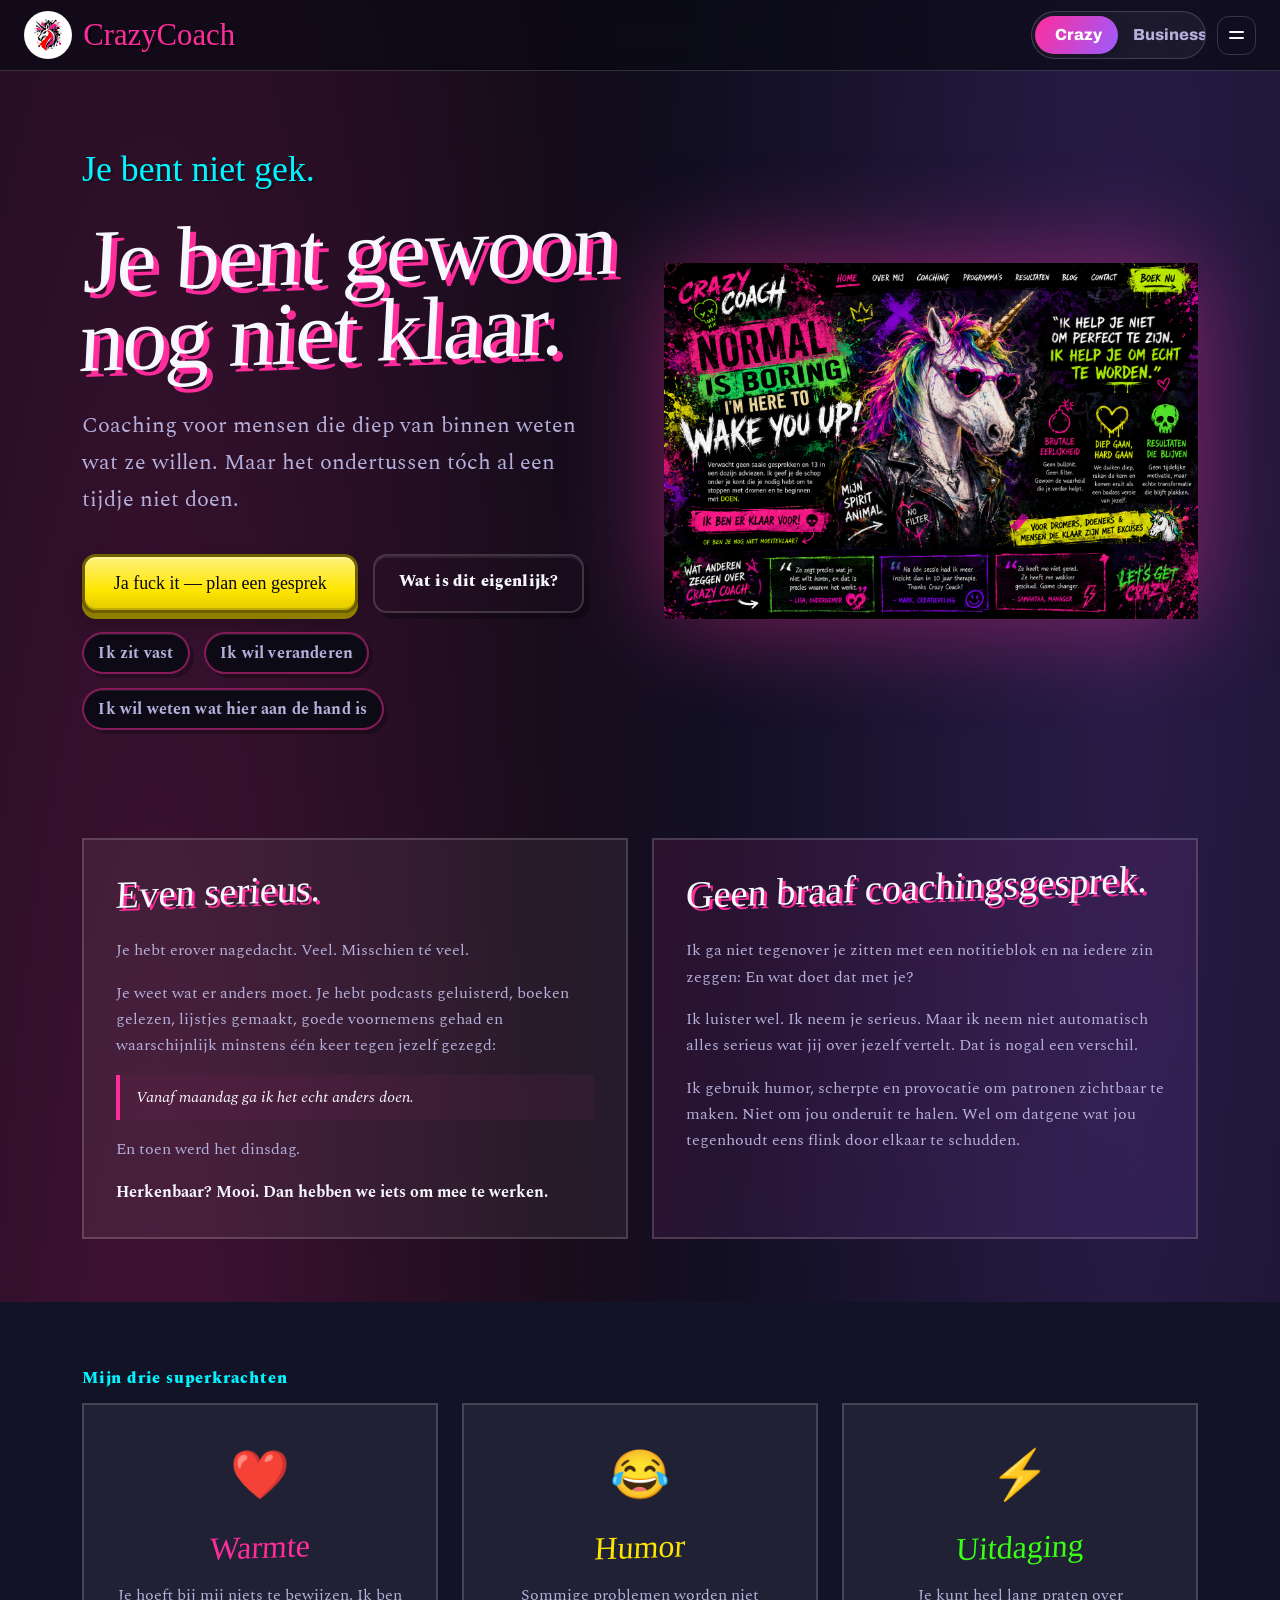
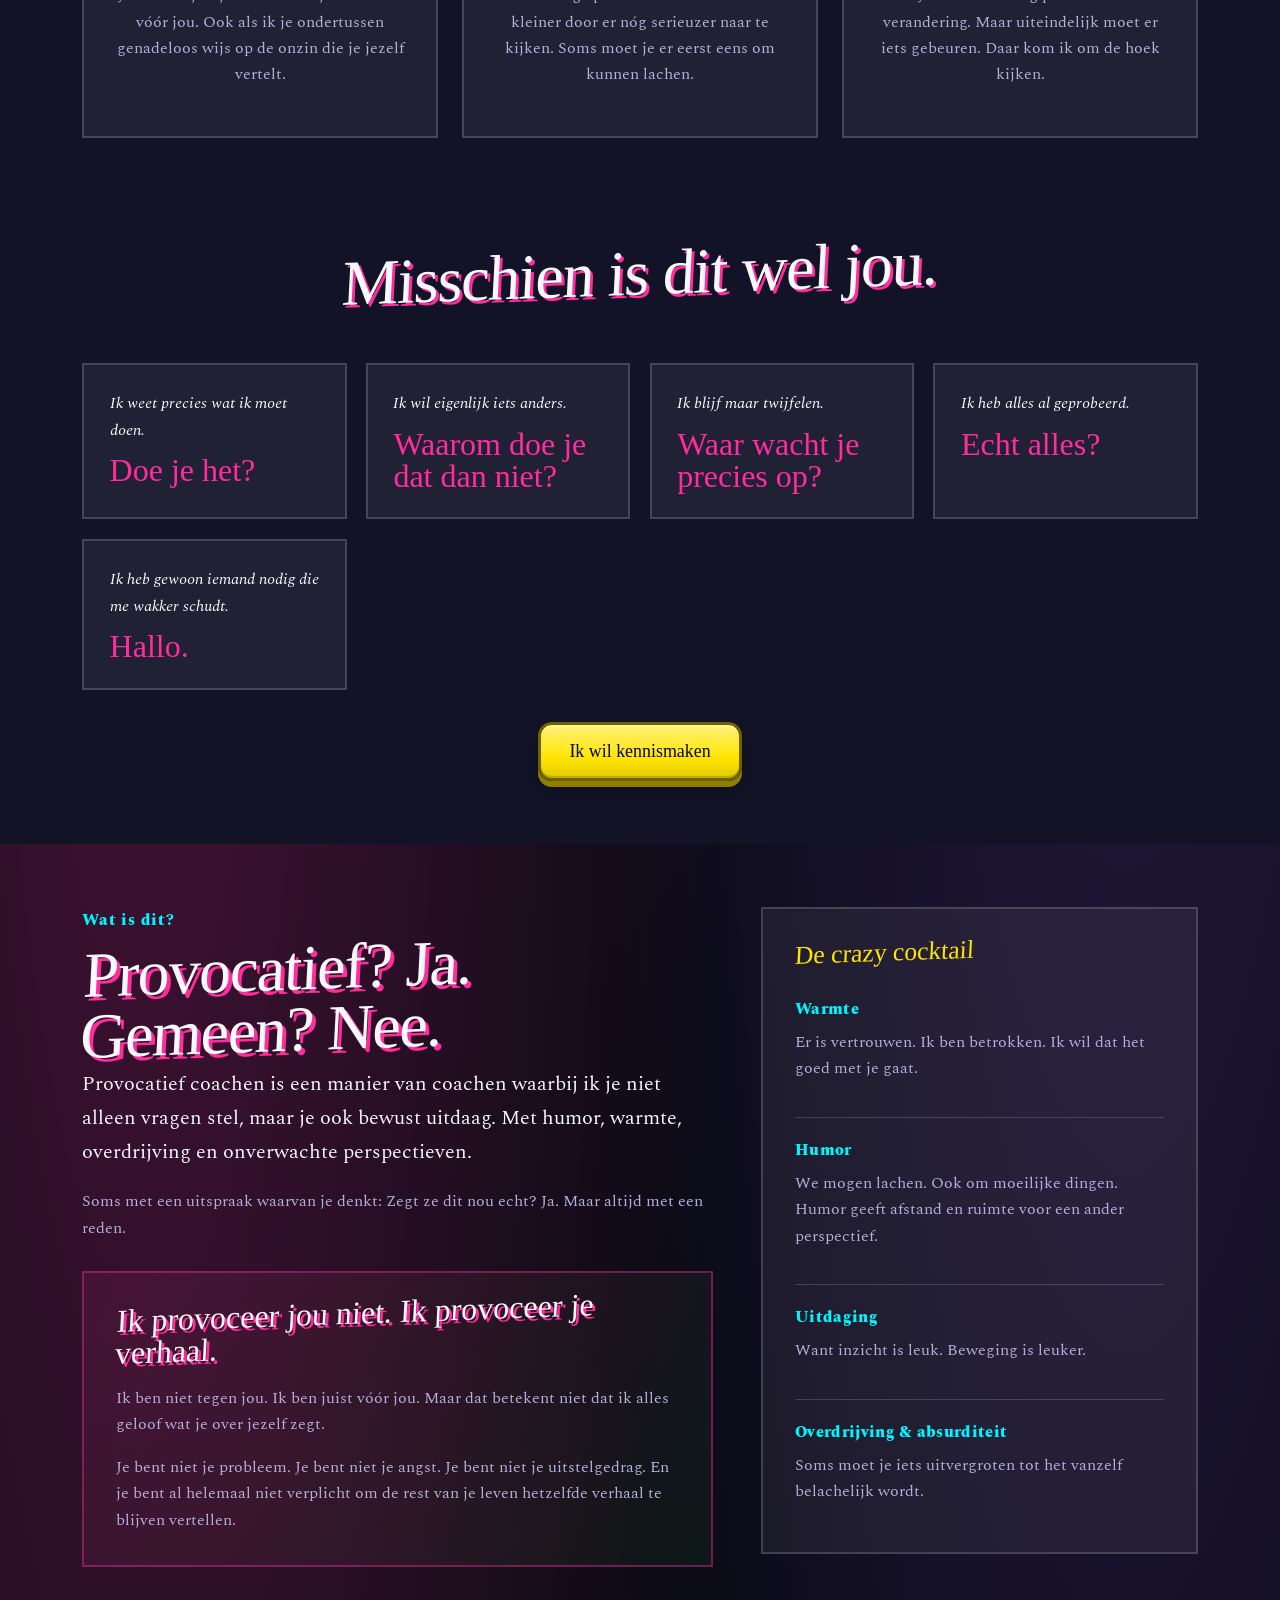
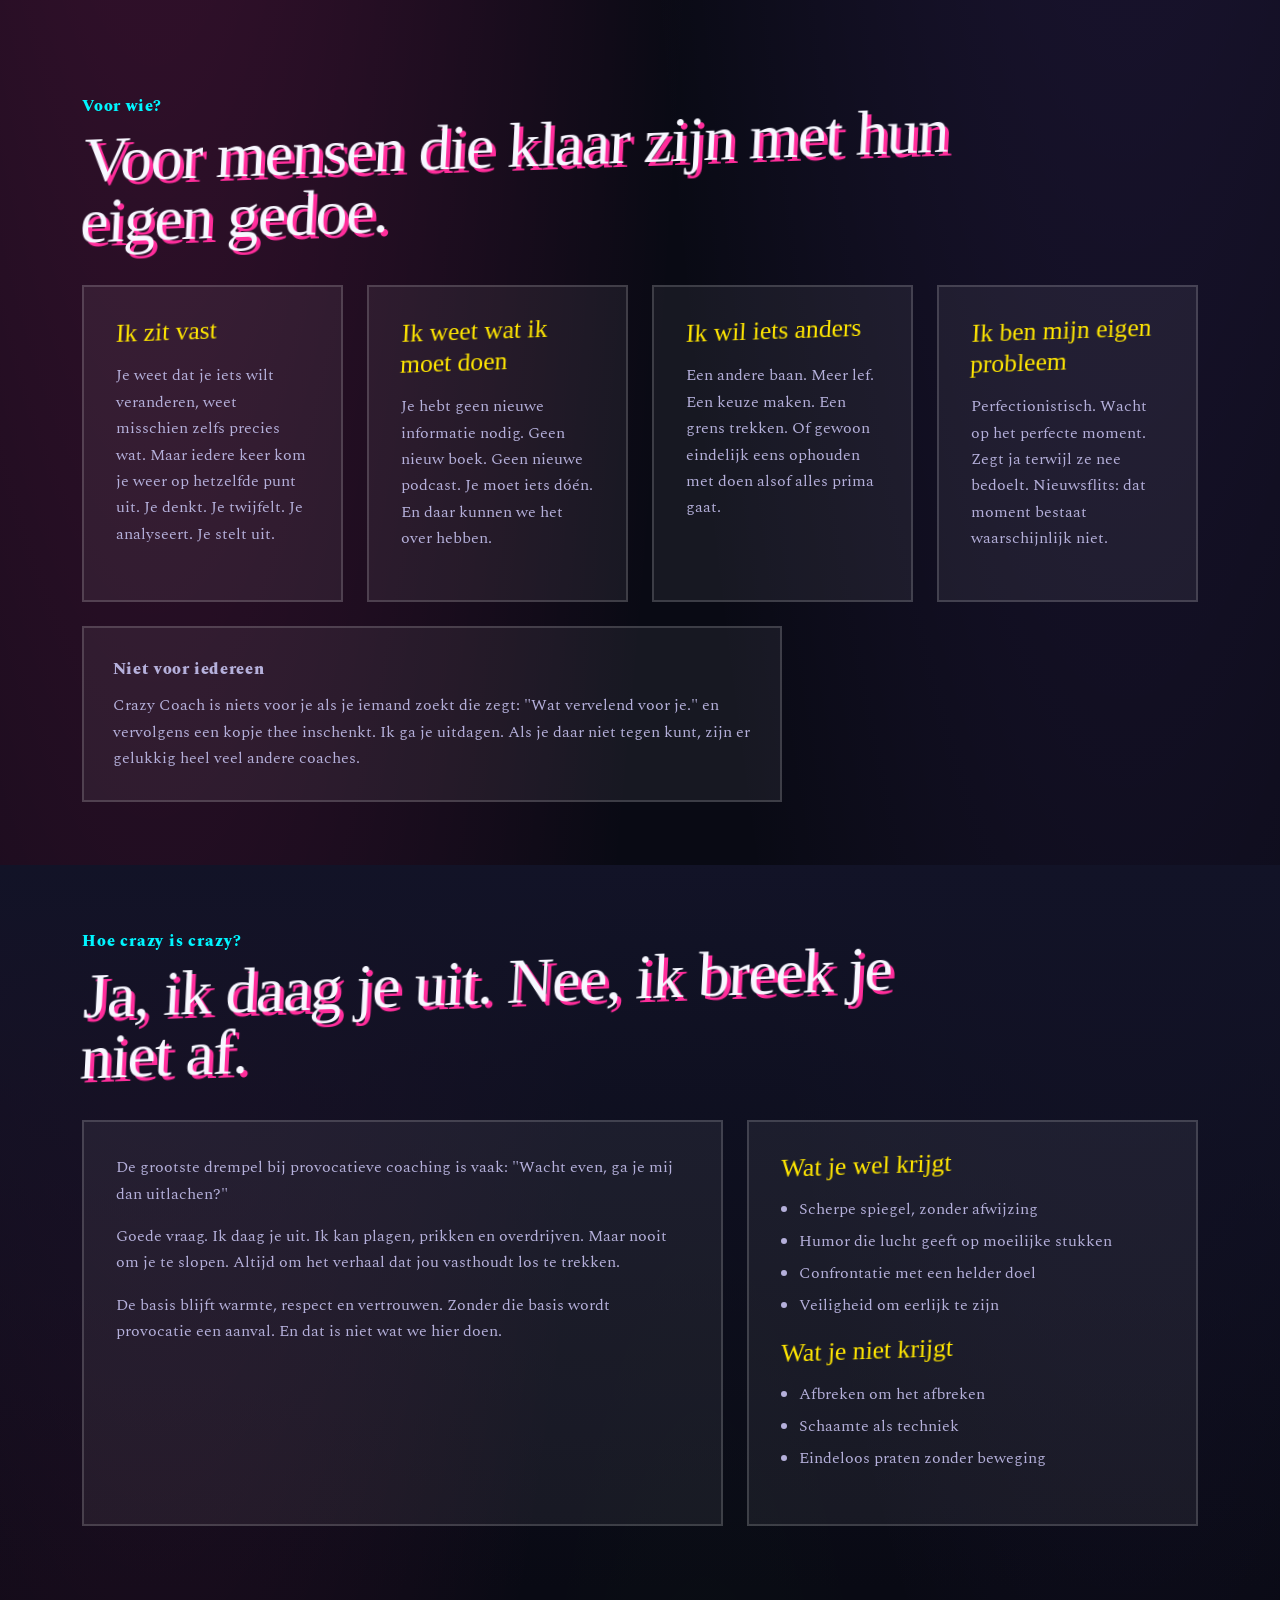
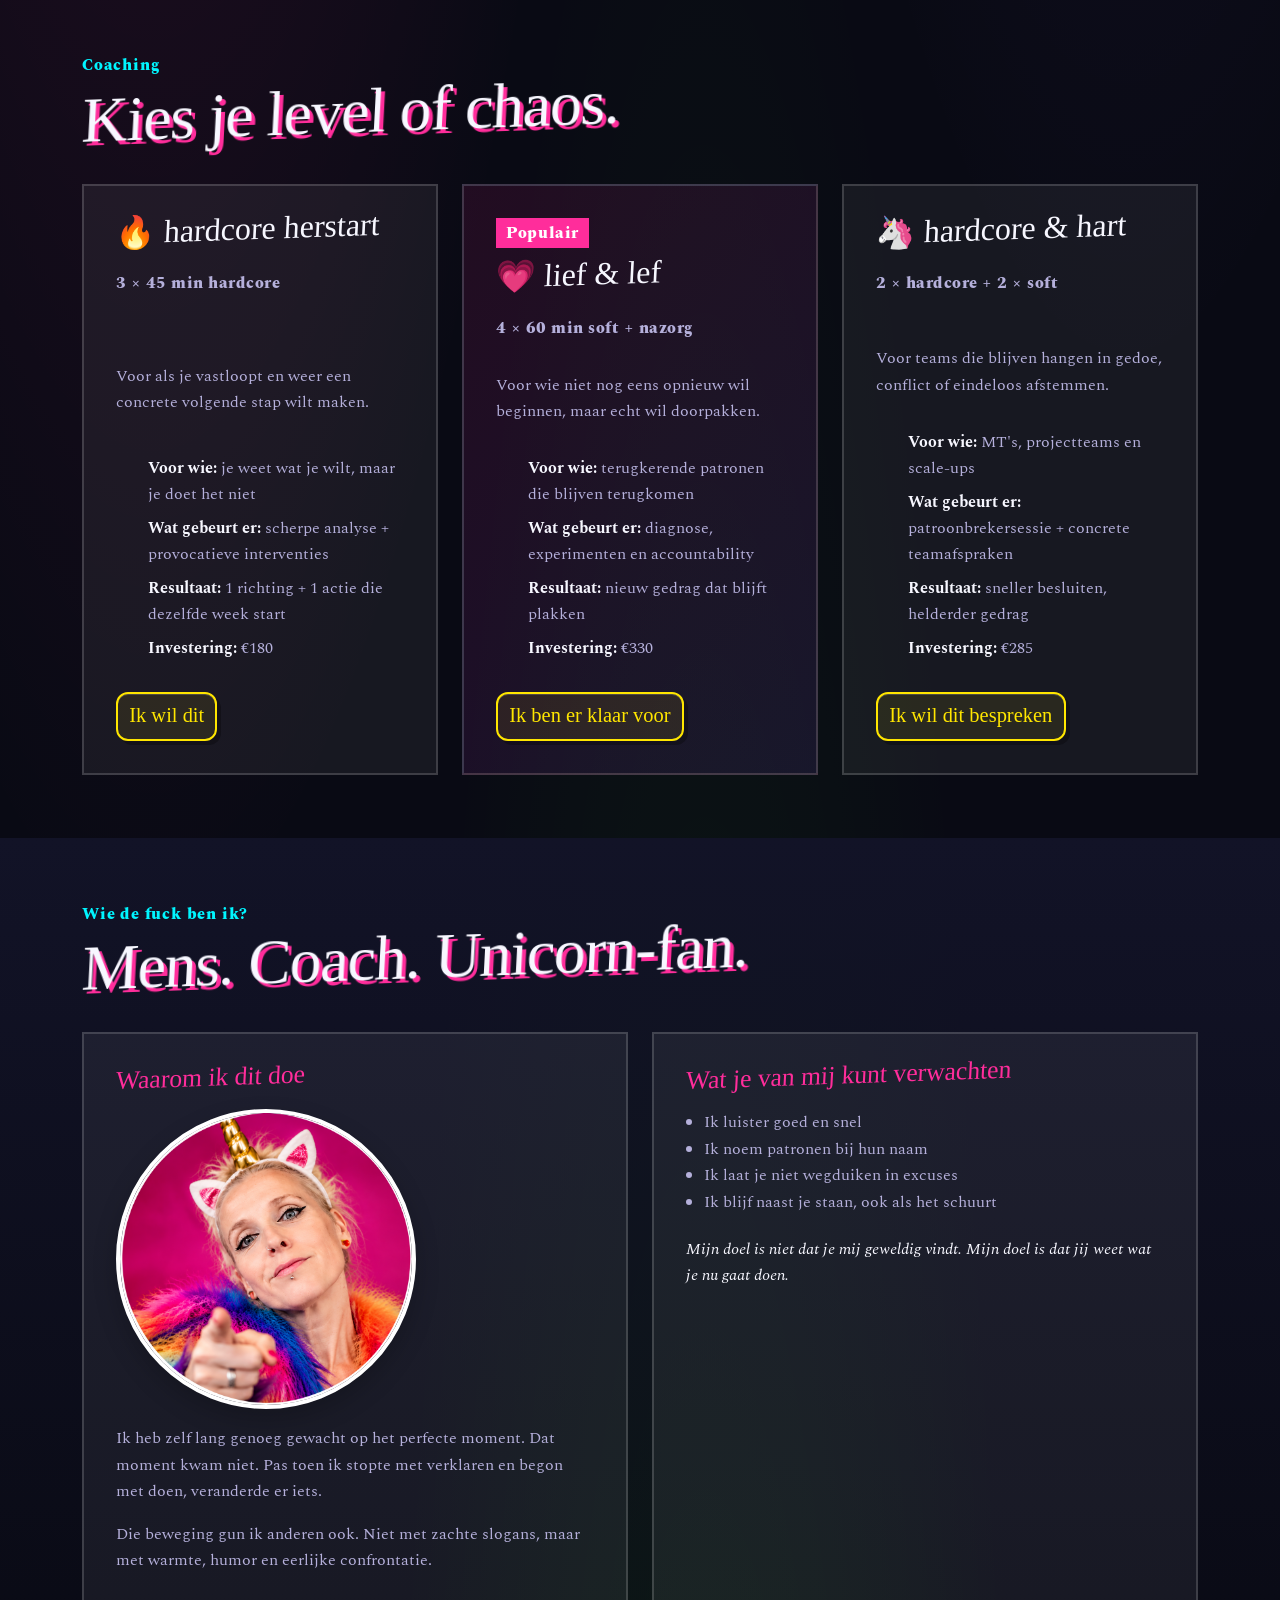
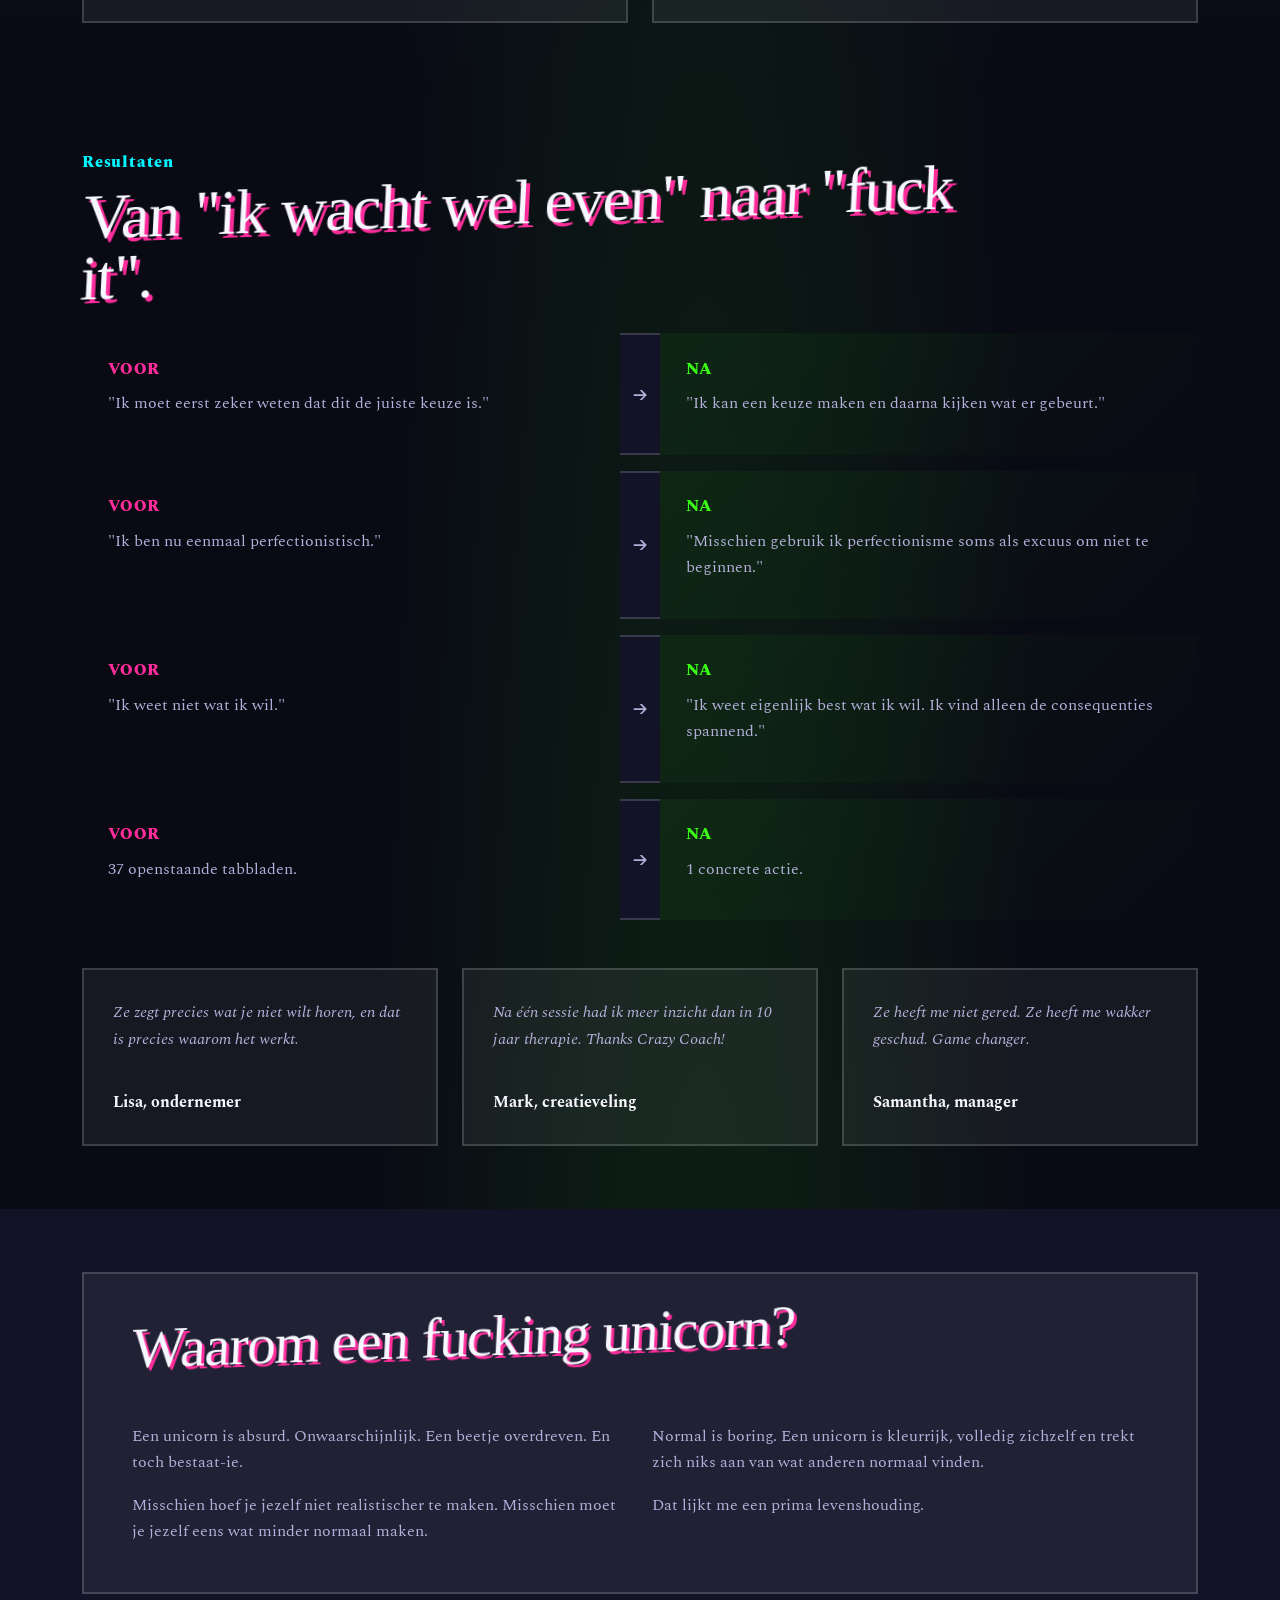
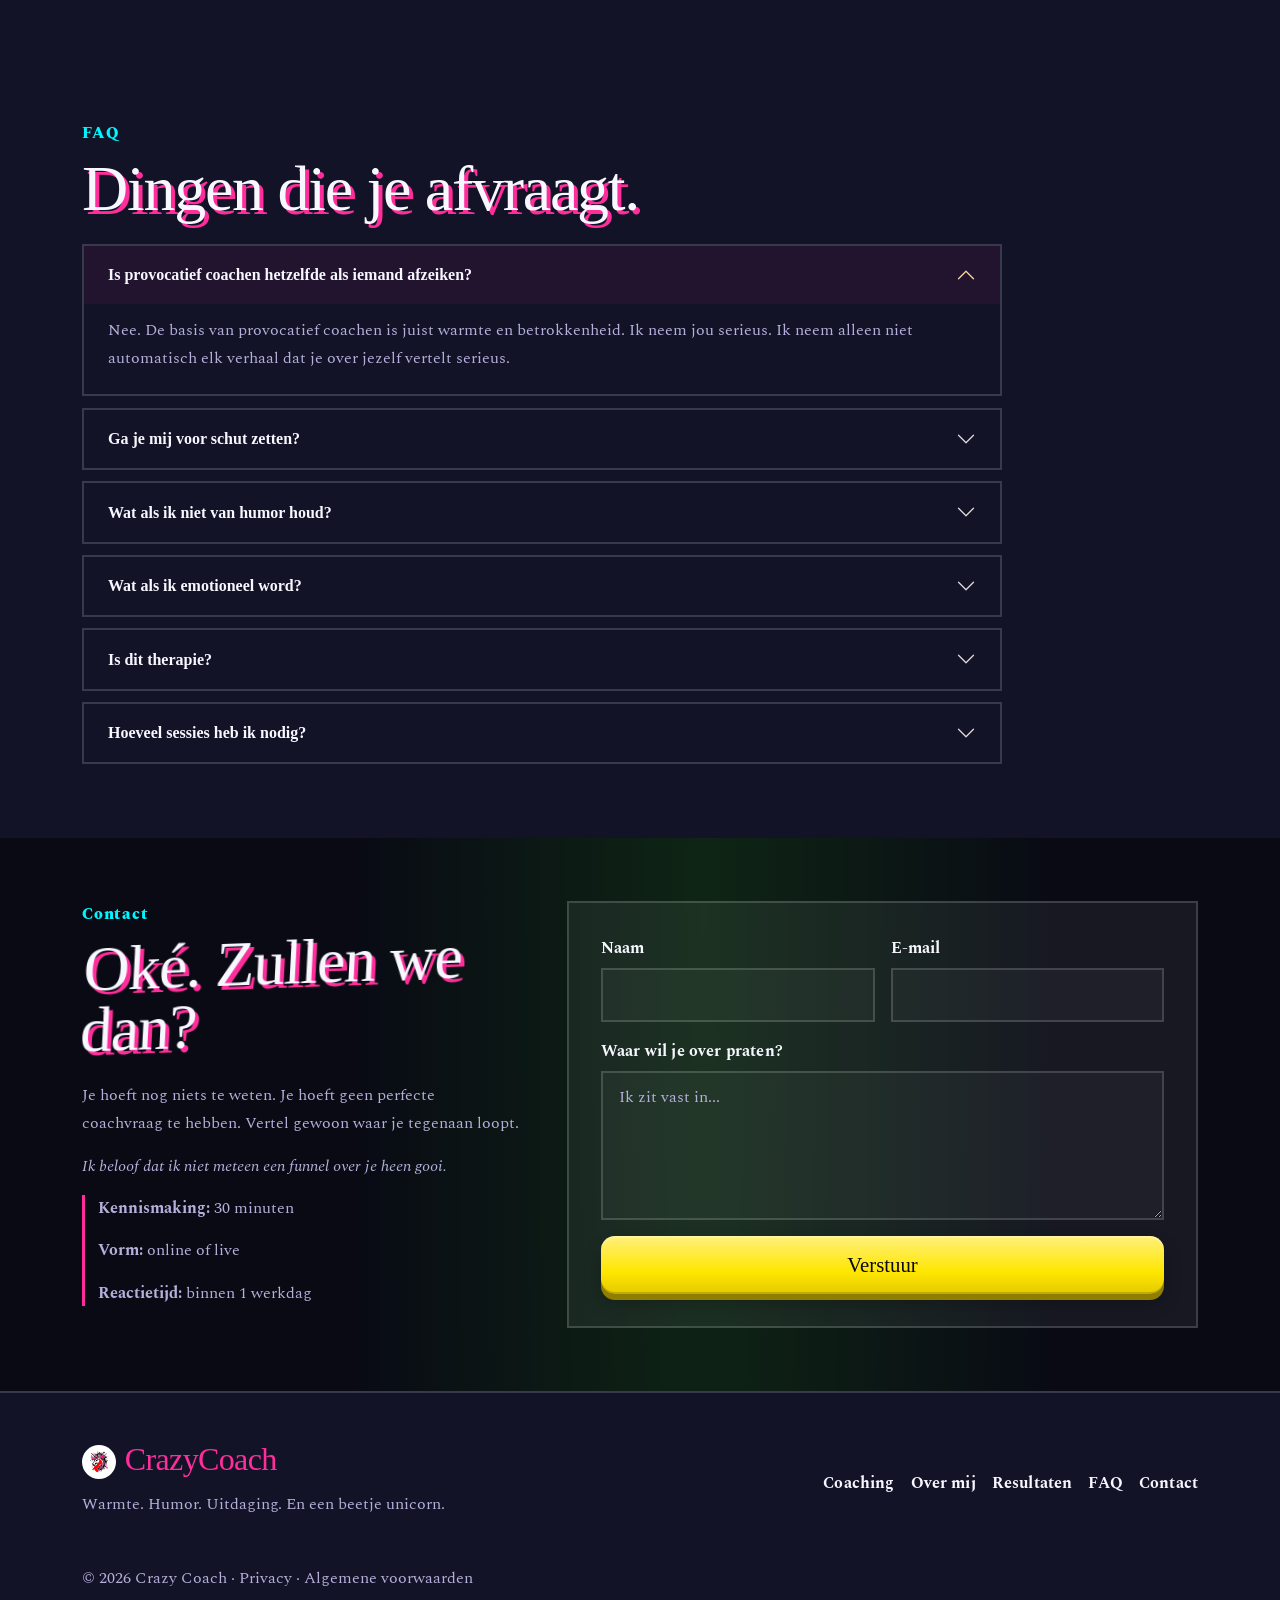
==== commit acace8a0: "Replace SVG coach images with new PNG versions and update styles for improved display" ====
--- a/docs/index.html
+++ b/docs/index.html
@@ -438,9 +438,9 @@
             <div class="over-card">
               <h3 data-crazy="Waarom ik dit doe" data-business="Mijn achtergrond">Waarom ik dit doe</h3>
               <div class="coach-photo-block" aria-label="Coach foto per modus">
-                <img src="images/coach-crazy.svg" alt="Placeholder coachfoto voor crazy modus"
+                <img src="images/coach-crazy-2.png" alt="Placeholder coachfoto voor crazy modus"
                   class="coach-photo coach-photo--crazy" />
-                <img src="images/coach-business.svg" alt="Placeholder coachfoto voor business modus"
+                <img src="images/coach-business-2.png" alt="Placeholder coachfoto voor business modus"
                   class="coach-photo coach-photo--business" />
               </div>
               <p data-crazy="Ik heb zelf lang genoeg gewacht op het perfecte moment. Dat moment kwam niet. Pas toen ik stopte met verklaren en begon met doen, veranderde er iets."
--- a/docs/styles.css
+++ b/docs/styles.css
@@ -70,6 +70,34 @@
     color 0.35s ease;
 }
 
+h1,
+h2,
+h3,
+h4,
+h5,
+h6 {
+  font-family: var(--head-font);
+}
+
+body.theme-crazy h1,
+body.theme-crazy h2,
+body.theme-crazy h3,
+body.theme-crazy h4,
+body.theme-crazy h5,
+body.theme-crazy h6 {
+  transform: rotate(-2deg) skew(-5deg);
+  transform-origin: left center;
+}
+
+body.theme-crazy .section-faq h1,
+body.theme-crazy .section-faq h2,
+body.theme-crazy .section-faq h3,
+body.theme-crazy .section-faq h4,
+body.theme-crazy .section-faq h5,
+body.theme-crazy .section-faq h6 {
+  transform: none;
+}
+
 img {
   max-width: 100%;
   display: block;
@@ -335,6 +363,39 @@
   text-decoration: none;
 }
 
+body.theme-crazy .btn-main {
+  background: linear-gradient(180deg, #fff07b 0%, #ffe600 62%, #e3ca00 100%);
+  border-color: #6f6100;
+  border-radius: 14px;
+  transform: translateY(0);
+  box-shadow:
+    0 2px 0 rgba(255, 255, 255, 0.28) inset,
+    0 -2px 0 rgba(0, 0, 0, 0.16) inset,
+    0 6px 0 #8f7e00,
+    0 10px 18px rgba(0, 0, 0, 0.24);
+  transition:
+    transform 150ms cubic-bezier(0, 0, 0.58, 1),
+    box-shadow 150ms cubic-bezier(0, 0, 0.58, 1);
+}
+
+body.theme-crazy .btn-main:hover {
+  transform: translateY(0.22rem);
+  box-shadow:
+    0 2px 0 rgba(255, 255, 255, 0.28) inset,
+    0 -2px 0 rgba(0, 0, 0, 0.16) inset,
+    0 4px 0 #8f7e00,
+    0 7px 14px rgba(0, 0, 0, 0.22);
+}
+
+body.theme-crazy .btn-main:active {
+  transform: translateY(0.58rem);
+  box-shadow:
+    0 1px 0 rgba(255, 255, 255, 0.22) inset,
+    0 -1px 0 rgba(0, 0, 0, 0.12) inset,
+    0 0 0 #8f7e00,
+    0 3px 8px rgba(0, 0, 0, 0.16);
+}
+
 .btn-ghost {
   display: inline-block;
   font-family: var(--body-font);
@@ -354,6 +415,27 @@
 .btn-ghost:hover {
   border-color: var(--text);
   color: var(--text);
+}
+
+body.theme-crazy .btn-ghost {
+  border-radius: 14px;
+  box-shadow:
+    0 2px 0 rgba(255, 255, 255, 0.08) inset,
+    6px 6px 0 rgba(0, 0, 0, 0.28);
+}
+
+body.theme-crazy .btn-ghost:hover {
+  transform: translate(1px, 1px);
+  box-shadow:
+    0 2px 0 rgba(255, 255, 255, 0.08) inset,
+    4px 4px 0 rgba(0, 0, 0, 0.28);
+}
+
+body.theme-crazy .btn-ghost:active {
+  transform: translate(2px, 2px);
+  box-shadow:
+    0 1px 0 rgba(255, 255, 255, 0.08) inset,
+    2px 2px 0 rgba(0, 0, 0, 0.22);
 }
 
 .section-intro,
@@ -447,8 +529,6 @@
 
 body.theme-crazy .hero h1 {
   text-shadow: 6px 6px 0 var(--pink);
-  rotate: -2deg;
-  transform: skew(-5deg);
 }
 
 .hero-lead {
@@ -476,9 +556,32 @@
   transition: all 0.2s ease;
 }
 
+body.theme-crazy .route-pill {
+  background: rgba(9, 10, 20, 0.9);
+  border-color: rgba(255, 45, 155, 0.5);
+  border-radius: 999px;
+  box-shadow:
+    0 1px 0 rgba(255, 255, 255, 0.08) inset,
+    4px 4px 0 rgba(0, 0, 0, 0.28);
+}
+
 .route-pill:hover {
   border-color: var(--pink);
   color: var(--pink);
+}
+
+body.theme-crazy .route-pill:hover {
+  transform: translate(1px, 1px);
+  box-shadow:
+    0 1px 0 rgba(255, 255, 255, 0.08) inset,
+    3px 3px 0 rgba(0, 0, 0, 0.26);
+}
+
+body.theme-crazy .route-pill:active {
+  transform: translate(2px, 2px);
+  box-shadow:
+    0 1px 0 rgba(255, 255, 255, 0.06) inset,
+    2px 2px 0 rgba(0, 0, 0, 0.2);
 }
 
 .hero-img-wrap {
@@ -821,7 +924,20 @@
   width: fit-content;
   transition:
     color 0.2s ease,
-    border-color 0.2s ease;
+    border-color 0.2s ease,
+    transform 0.2s ease,
+    box-shadow 0.2s ease;
+}
+
+body.theme-crazy .offer-cta {
+  display: inline-block;
+  padding: 0.35rem 0.7rem;
+  border: 2px solid var(--yellow);
+  border-radius: 12px;
+  background: rgba(255, 230, 0, 0.08);
+  box-shadow:
+    0 1px 0 rgba(255, 255, 255, 0.16) inset,
+    4px 4px 0 rgba(0, 0, 0, 0.28);
 }
 
 body.theme-business .offer-cta {
@@ -832,6 +948,20 @@
 .offer-cta:hover {
   color: var(--text);
   border-color: var(--text);
+}
+
+body.theme-crazy .offer-cta:hover {
+  transform: translate(1px, 1px);
+  box-shadow:
+    0 1px 0 rgba(255, 255, 255, 0.16) inset,
+    3px 3px 0 rgba(0, 0, 0, 0.26);
+}
+
+body.theme-crazy .offer-cta:active {
+  transform: translate(2px, 2px);
+  box-shadow:
+    0 1px 0 rgba(255, 255, 255, 0.12) inset,
+    2px 2px 0 rgba(0, 0, 0, 0.2);
 }
 
 .ba-table {
@@ -930,13 +1060,18 @@
 
 .coach-photo-block {
   margin-bottom: 1rem;
+  display: flex;
 }
 
 .coach-photo {
-  width: 100%;
-  max-width: 420px;
-  height: auto;
-  border: 2px solid var(--border);
+  width: min(100%, 300px);
+  aspect-ratio: 1 / 1;
+  object-fit: cover;
+  object-position: center;
+  border: 4px solid #ffffff;
+  border-radius: 50%;
+  background: #ffffff;
+  box-shadow: 0 10px 24px rgba(0, 0, 0, 0.2);
   display: none;
 }
 
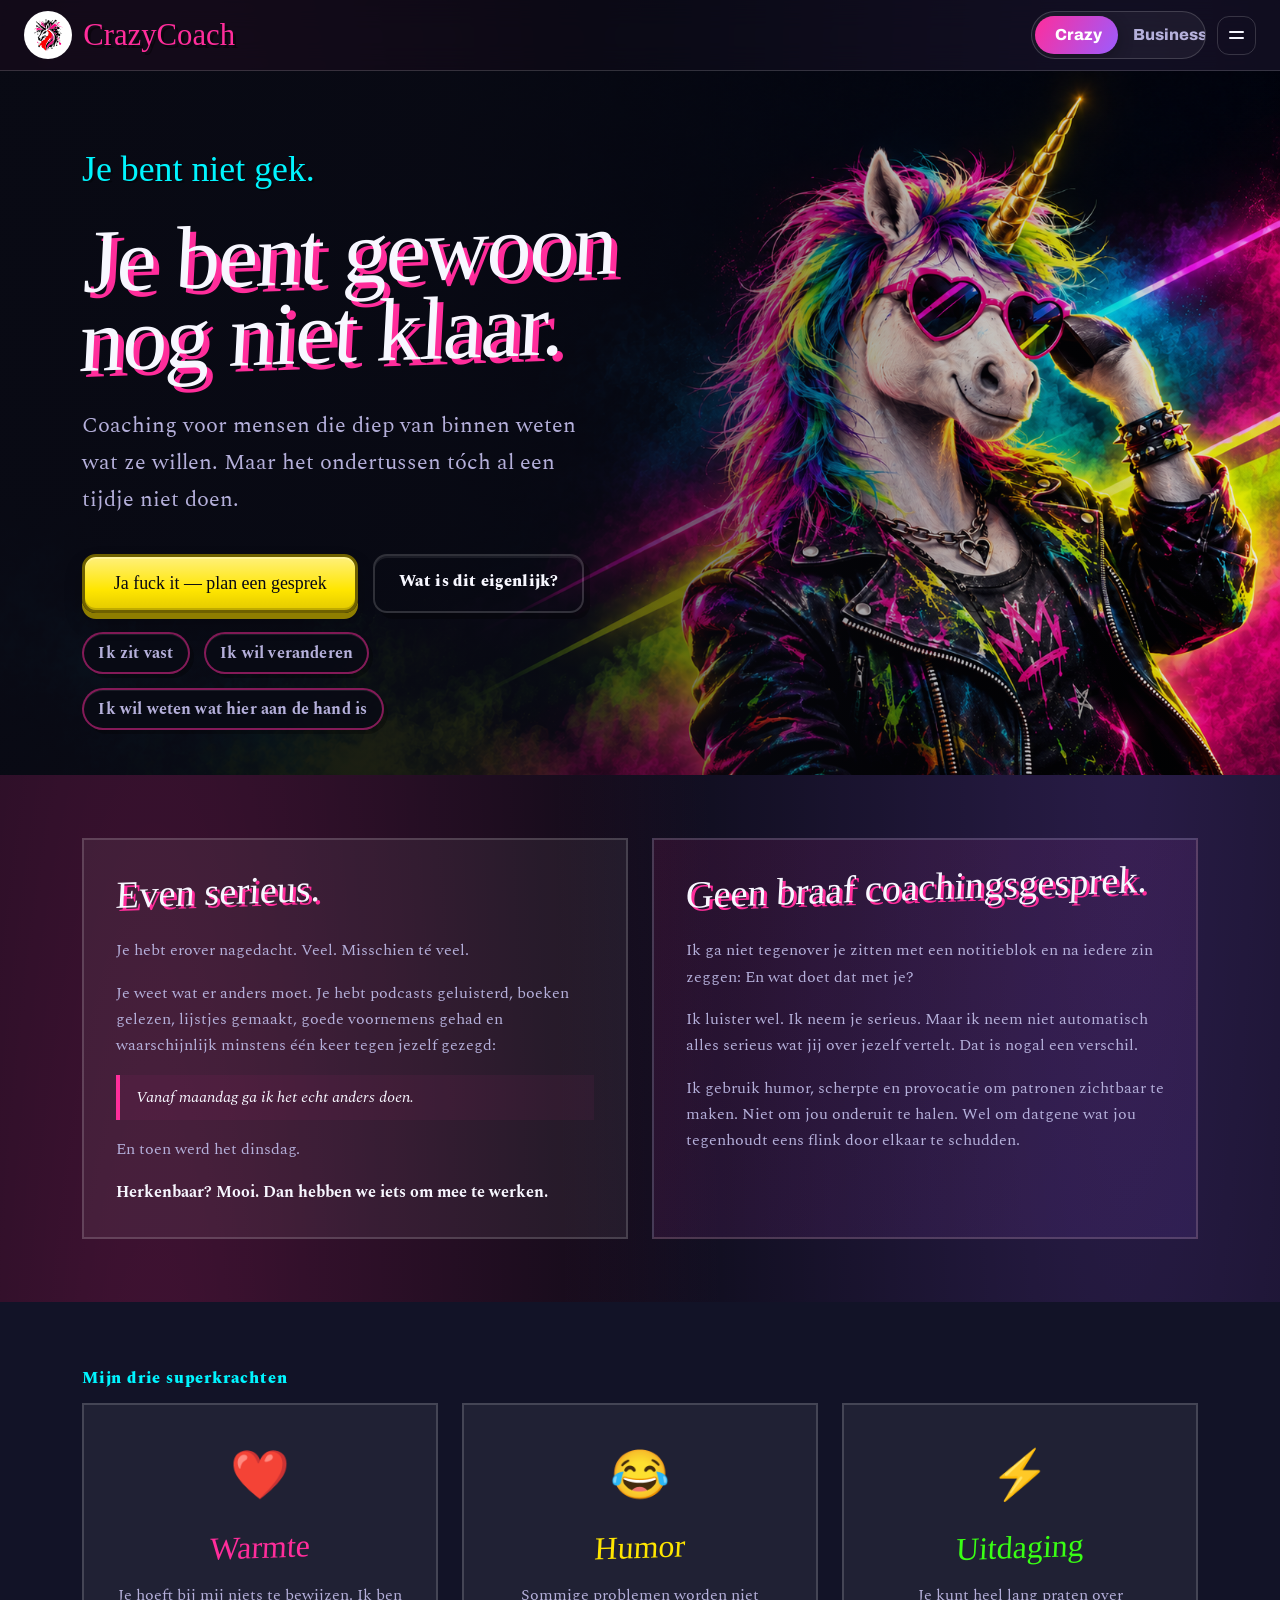
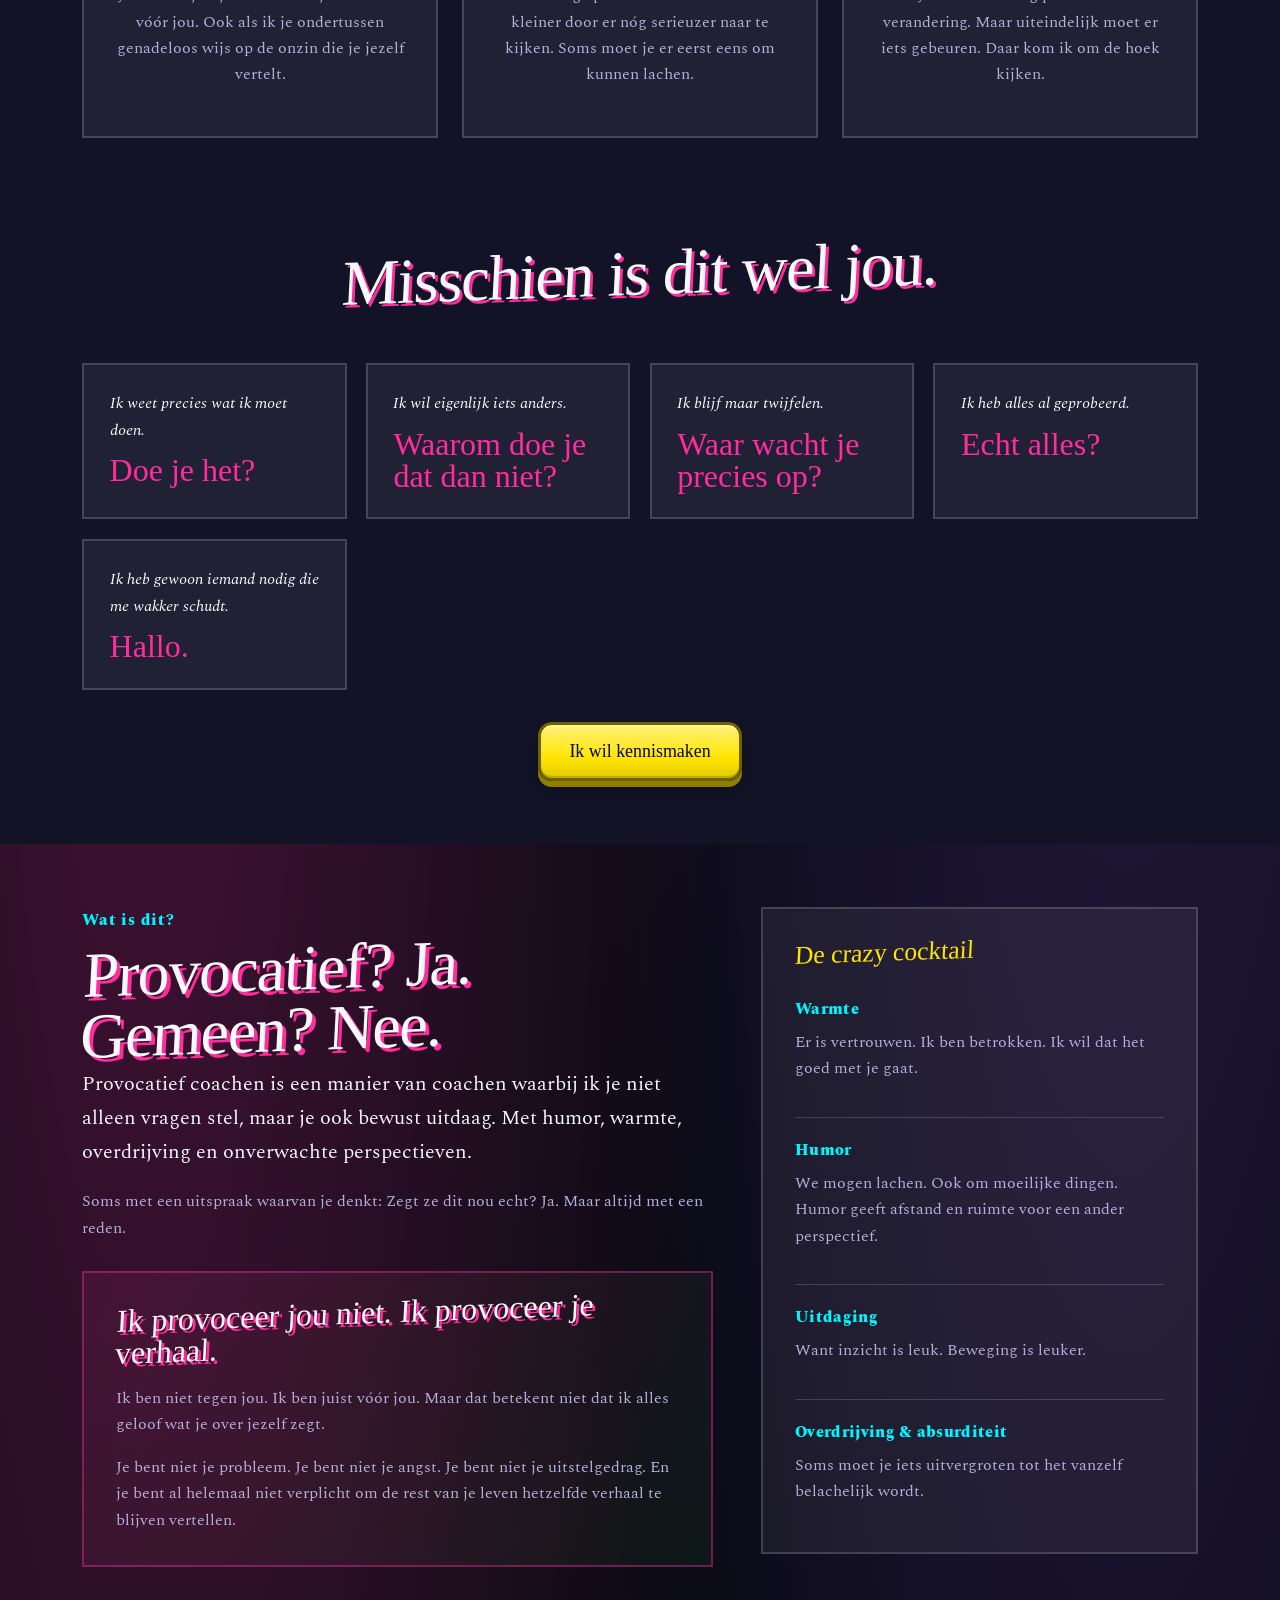
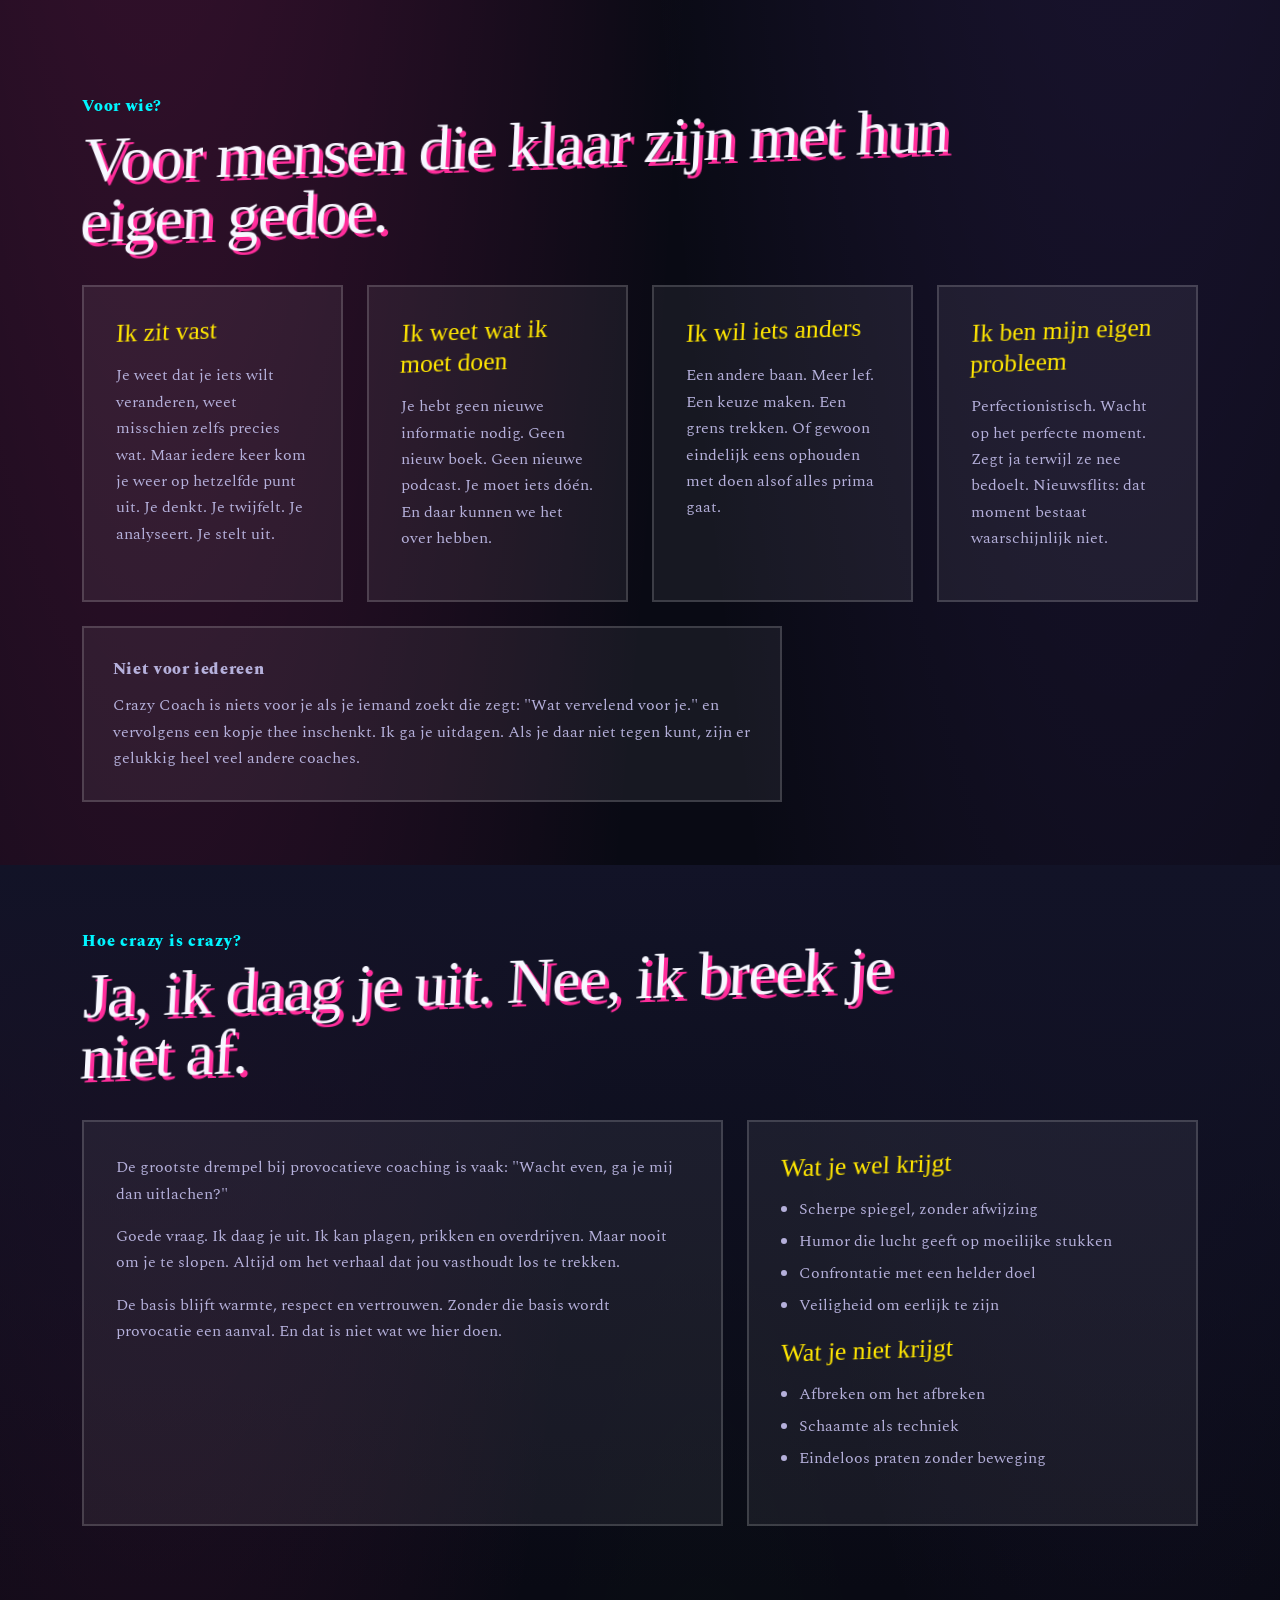
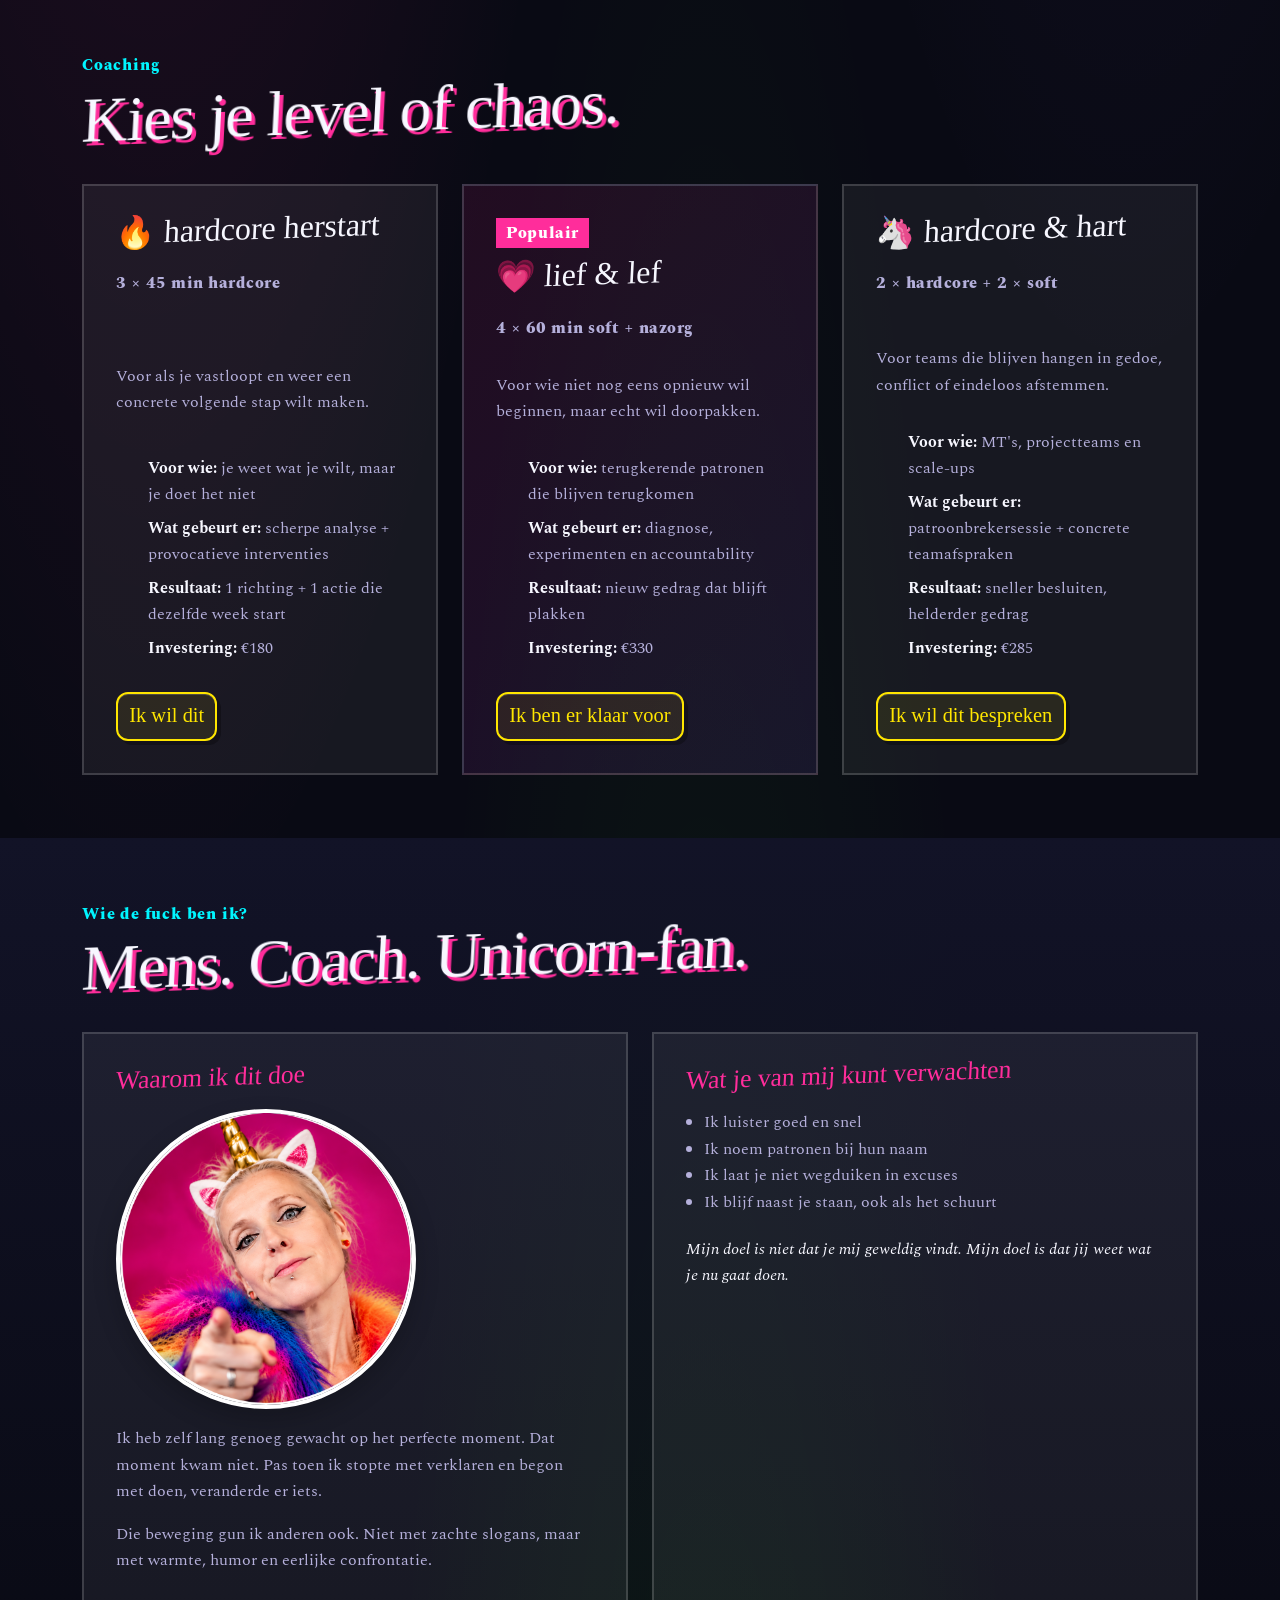
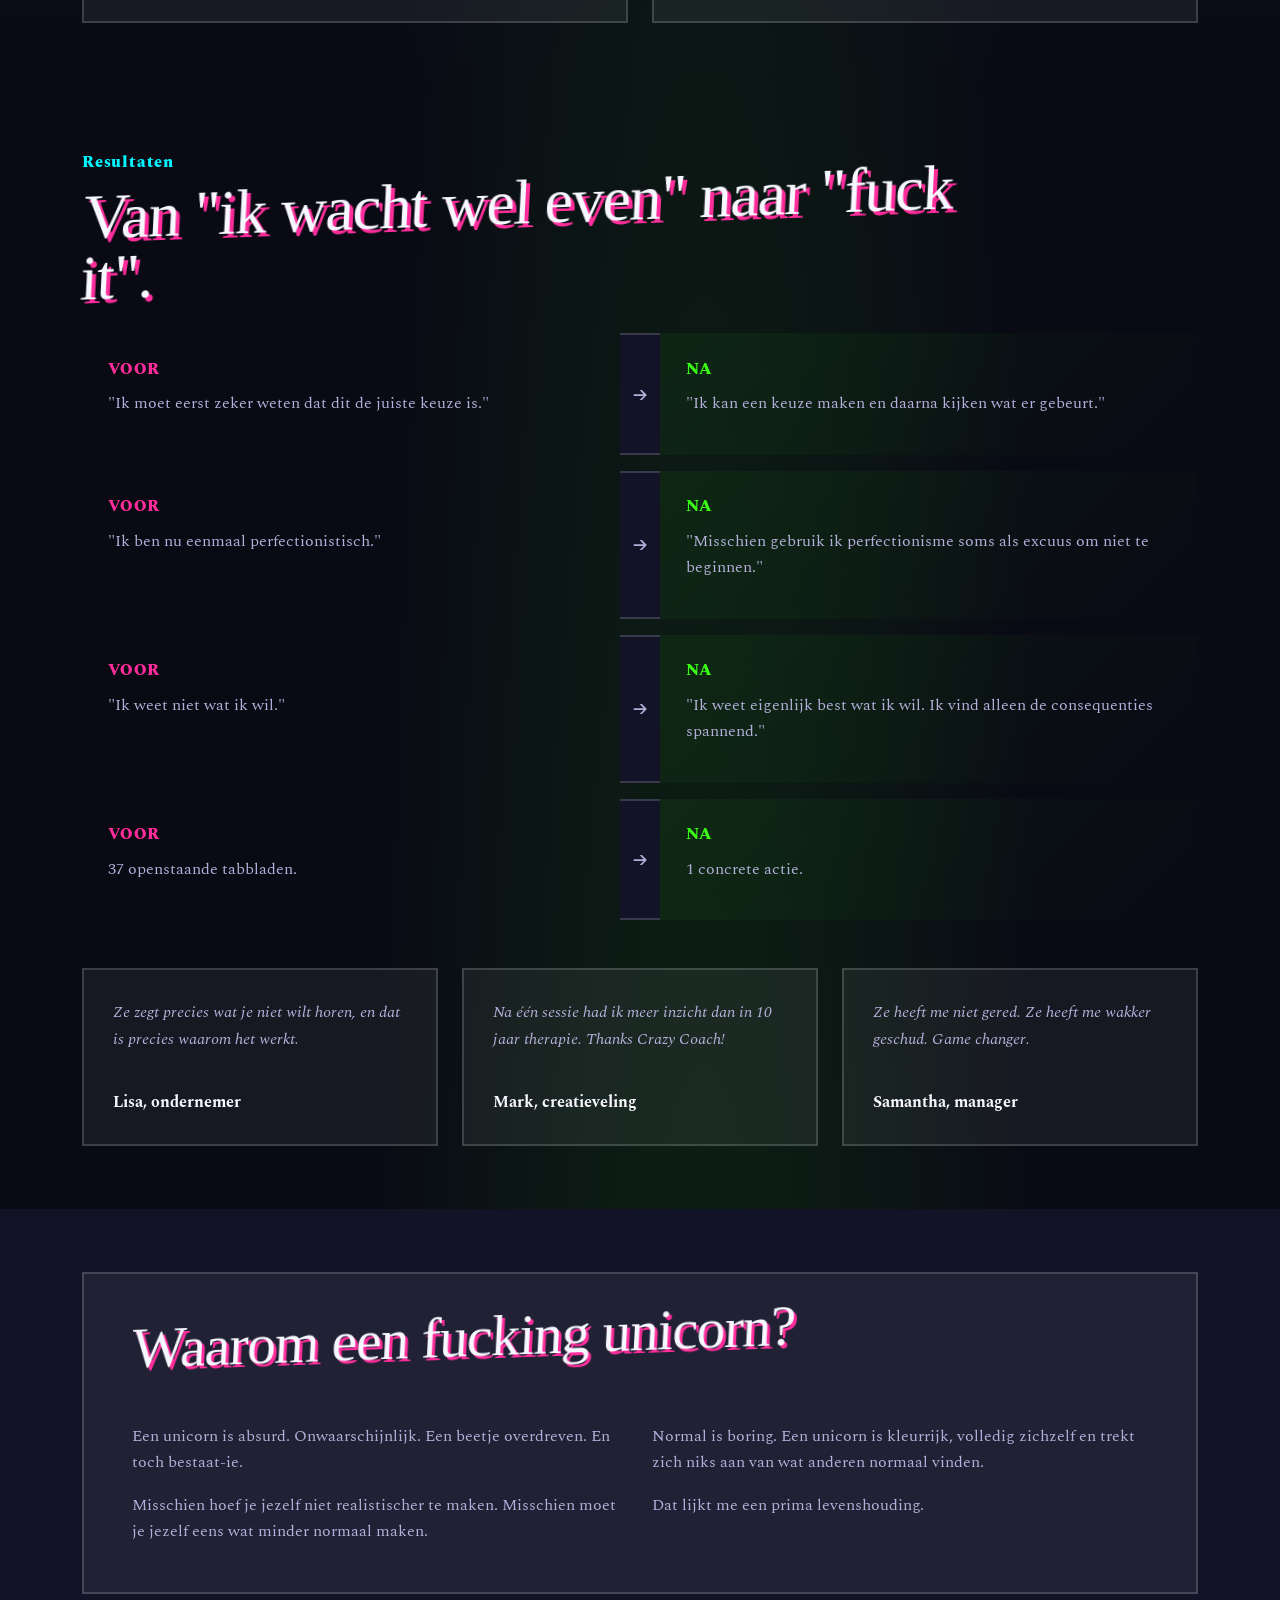
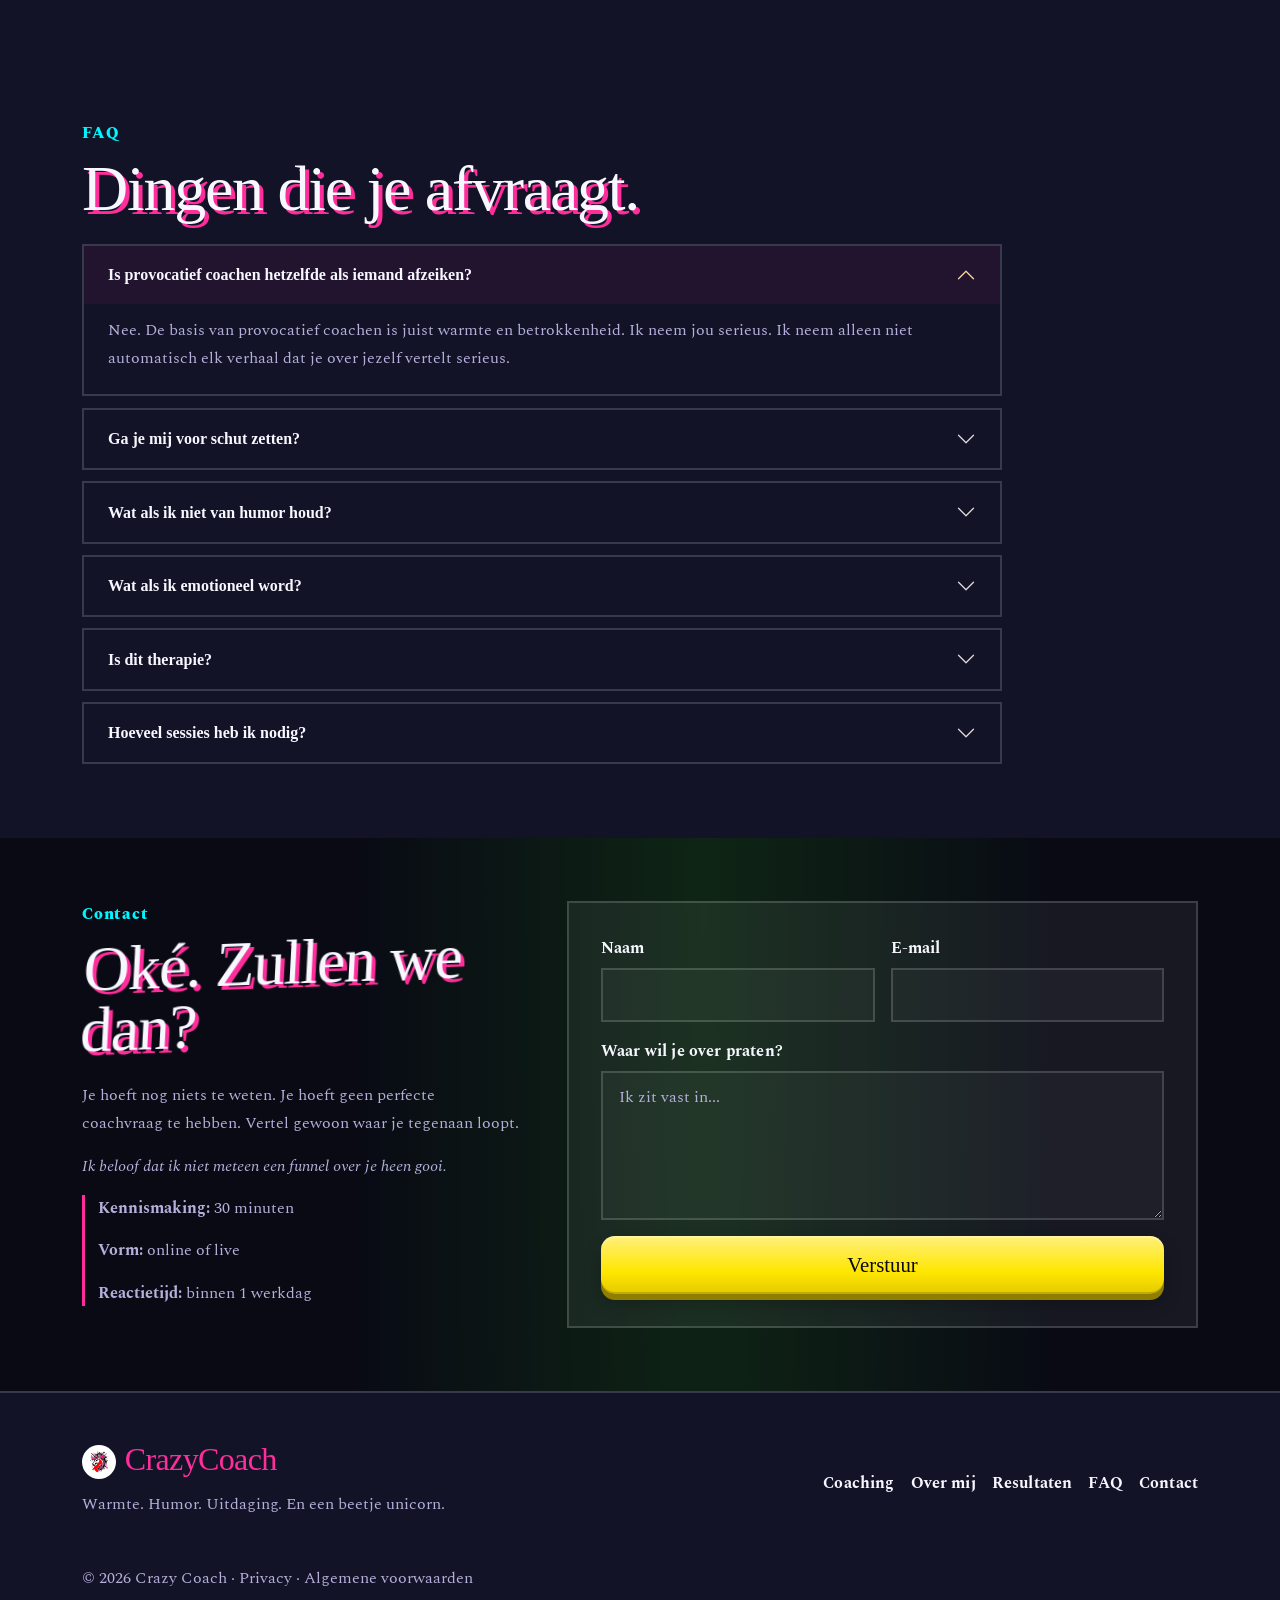
==== commit 3f3fbc10: "Remove AGENT.md and update README.md with hero background details; refactor hero section styles and " ====
--- a/docs/index.html
+++ b/docs/index.html
@@ -85,10 +85,6 @@
               <a href="#contact" class="route-pill" data-crazy="Ik wil weten wat hier aan de hand is"
                 data-business="Ik wil scherp krijgen wat speelt">Ik wil weten wat hier aan de hand is</a>
             </div>
-          </div>
-
-          <div class="col-lg-6 hero-img-wrap">
-            <img src="../screenshots/punk.png" alt="Crazy Coach — de provocatieve unicorn" class="hero-img" />
           </div>
 
         </div>
--- a/docs/styles.css
+++ b/docs/styles.css
@@ -499,8 +499,41 @@
 }
 
 .hero {
+  position: relative;
+  isolation: isolate;
   padding: clamp(3rem, 9vh, 7rem) 0 clamp(2rem, 5vh, 4rem);
   overflow: hidden;
+  background-color: var(--bg);
+}
+
+.hero::before,
+.hero::after {
+  content: "";
+  position: absolute;
+  inset: 0;
+  z-index: -1;
+}
+
+.hero::before {
+  background-position: right center;
+  background-size: cover;
+  background-repeat: no-repeat;
+}
+
+.hero::after {
+  background: linear-gradient(90deg, rgba(9, 10, 20, 0.98) 0%, rgba(9, 10, 20, 0.9) 34%, rgba(9, 10, 20, 0.28) 72%, rgba(9, 10, 20, 0.08) 100%);
+}
+
+body.theme-crazy .hero::before {
+  background-image: url("../public/images/hero-crazy.png");
+}
+
+body.theme-business .hero::before {
+  background-image: url("../public/images/hero-business.png");
+}
+
+body.theme-business .hero::after {
+  background: linear-gradient(90deg, rgba(246, 243, 239, 0.98) 0%, rgba(246, 243, 239, 0.92) 36%, rgba(246, 243, 239, 0.35) 72%, rgba(246, 243, 239, 0.08) 100%);
 }
 
 .hero-copy {
@@ -582,22 +615,6 @@
   box-shadow:
     0 1px 0 rgba(255, 255, 255, 0.06) inset,
     2px 2px 0 rgba(0, 0, 0, 0.2);
-}
-
-.hero-img-wrap {
-  display: flex;
-  align-items: center;
-  justify-content: center;
-}
-
-.hero-img {
-  width: min(100%, 620px);
-  height: auto;
-  filter: drop-shadow(0 0 50px rgba(255, 45, 155, 0.45));
-}
-
-body.theme-business .hero-img {
-  filter: drop-shadow(0 20px 40px rgba(0, 0, 0, 0.1));
 }
 
 .prose-box,
@@ -1309,6 +1326,18 @@
     padding: 1.5rem 0;
   }
 
+  .hero::before {
+    background-position: right bottom;
+  }
+
+  body.theme-crazy .hero::after {
+    background: linear-gradient(180deg, rgba(9, 10, 20, 0.98) 0%, rgba(9, 10, 20, 0.95) 68%, rgba(9, 10, 20, 0.45) 100%);
+  }
+
+  body.theme-business .hero::after {
+    background: linear-gradient(180deg, rgba(246, 243, 239, 0.98) 0%, rgba(246, 243, 239, 0.95) 68%, rgba(246, 243, 239, 0.45) 100%);
+  }
+
   .section-intro,
   .section-krachten,
   .section-jou,
